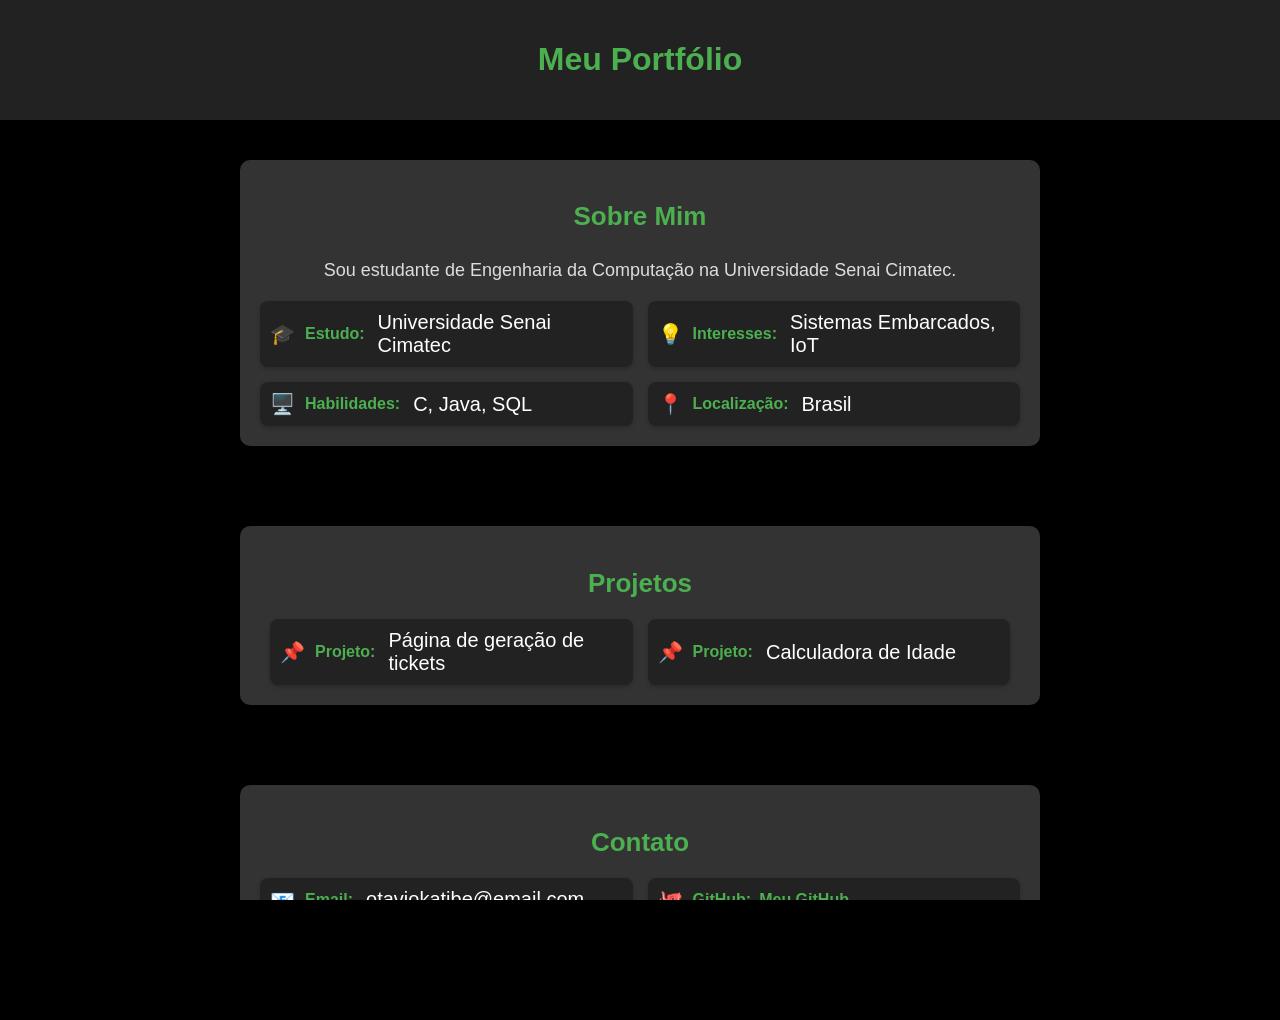
==== index.html @ 935be834 "att.2" ====
<!DOCTYPE html>
<html lang="pt-br">
<head>
    <meta charset="UTF-8">
    <meta name="viewport" content="width=device-width, initial-scale=1.0">
    <title>Portfolio</title>
    <link rel="stylesheet" href="index.css">
</head>
<body>
    <header>
        <h1>Meu Portfólio</h1>
    </header>

    <main>
        <section id="sobre-mim">
            <h2>Sobre Mim</h2>
            <p>Sou estudante de Engenharia da Computação na Universidade Senai Cimatec.</p>

            <div class="info-container">
                <div class="info-item">
                    <span>🎓</span>
                    <strong>Estudo:</strong> <span>Universidade Senai Cimatec</span>
                </div>
                <div class="info-item">
                    <span>💡</span>
                    <strong>Interesses:</strong> <span>Sistemas Embarcados, IoT</span>
                </div>
                <div class="info-item">
                    <span>🖥️</span>
                    <strong>Habilidades:</strong> <span>C, Java, SQL</span>
                </div>
                <div class="info-item">
                    <span>📍</span>
                    <strong>Localização:</strong> <span>Brasil</span>
                </div>
            </div>
        </section>  

        <section id="projetos">
            <h2>Projetos</h2>
            <div class="info-container">
                <div class="info-item">
                    <span>📌</span>
                    <strong>Projeto:</strong> <span>Página de geração de tickets</span>
                </div>
                <div class="info-item">
                    <span>📌</span>
                    <strong>Projeto:</strong> <span>Calculadora de Idade</span>
                </div>
            </div>
        </section>

        <section id="contato">
            <h2>Contato</h2>
            <div class="info-container">
                <div class="info-item">
                    <span>📧</span>
                    <strong>Email:</strong> <span>otaviokatibe@email.com</span>
                </div>
                <div class="info-item">
                    <span>🐙</span>
                    <strong>GitHub:</strong> <a href="https://github.com/otvkatibe" target="_blank">Meu GitHub</a>
                </div>
                <div class="info-item">
                    <span>🔗</span>
                    <strong>LinkedIn:</strong> <a href="https://linkedin.com/in/otávio-katibe/" target="_blank">Meu LinkedIn</a>
                </div>
            </div>
        </section>
    </main>
</body>
</html>
---- index.css ----
/* Reset básico */
body, html {
    margin: 0;
    padding: 0;
    height: 100%;
    color: white;
    background-color: black;
    font-family: 'Arial', sans-serif;
    overflow-x: hidden;
}

/* Cabeçalho */
header {
    padding: 20px;
    background-color: #222;
    text-align: center;
}

/* Títulos */
h1, h2 {
    color: #4CAF50;
    font-family: 'Poppins', sans-serif;
}

/* Estrutura principal */
main {
    display: flex;
    flex-direction: column;
    height: 100vh;
    width: 100vw;
}

/* Seções */
section {
    flex: 1;
    width: 100%;
    max-width: 100vw;
    padding: 40px;
    background-color: #333;
    display: flex;
    flex-direction: column;
    justify-content: center;
    align-items: center;
    text-align: center;
    box-sizing: border-box;
}

/* Links */
a {
    color: #4CAF50; 
    text-decoration: none;
    font-weight: bold;
}

a:visited {
    color: #4CAF50;
}

a:hover {
    text-decoration: underline;
}

/* Remove os marcadores da lista */
ul {
    list-style: none;
    padding: 0;
}

/* Estilo dos itens da lista */
li {
    font-size: 18px;
    margin: 10px 0;
}

/* Seção "Sobre Mim" */
#sobre-mim {
    width: 100%;
    max-width: 800px;
    margin: 40px auto;
    padding: 20px;
    background-color: #333;
    border-radius: 10px;
    text-align: left;
    box-shadow: 0 4px 8px rgba(0, 0, 0, 0.2);
}

#sobre-mim h2 {
    color: #4CAF50;
    font-size: 26px;
    margin-bottom: 10px;
    font-family: 'Poppins', sans-serif;
}

#sobre-mim p {
    font-size: 18px;
    color: #ddd;
    margin-bottom: 20px;
    font-family: 'Poppins', sans-serif;
}

/* Estilização da caixa de informações */
.info-container {
    display: flex;
    flex-wrap: wrap;
    gap: 15px;
}

/* Estilização dos itens de informações */
.info-item {
    flex: 1 1 45%;
    display: flex;
    align-items: center;
    background-color: #222;
    padding: 10px;
    border-radius: 8px;
    box-shadow: 0 2px 4px rgba(0, 0, 0, 0.2);
    font-family: 'Poppins', sans-serif;
}

/* Ícones antes dos textos */
.info-item span {
    font-size: 20px;
    margin-right: 10px;
}

/* Títulos das informações */
.info-item strong {
    color: #4CAF50;
    margin-right: 8px; /* Espaço entre o título e o texto */
}

/* Texto após os ":" alinhado corretamente */
.info-item strong + span {
    margin-left: 5px;
}

/* Ajuste para garantir espaçamento correto nas seções */
#projetos, #contato {
    width: 100%;
    max-width: 800px;
    margin: 40px auto;
    padding: 20px;
    background-color: #333;
    border-radius: 10px;
    text-align: left;
    box-shadow: 0 4px 8px rgba(0, 0, 0, 0.2);
}

#projetos h2, #contato h2 {
    color: #4CAF50;
    font-size: 26px;
    margin-bottom: 20px;
}
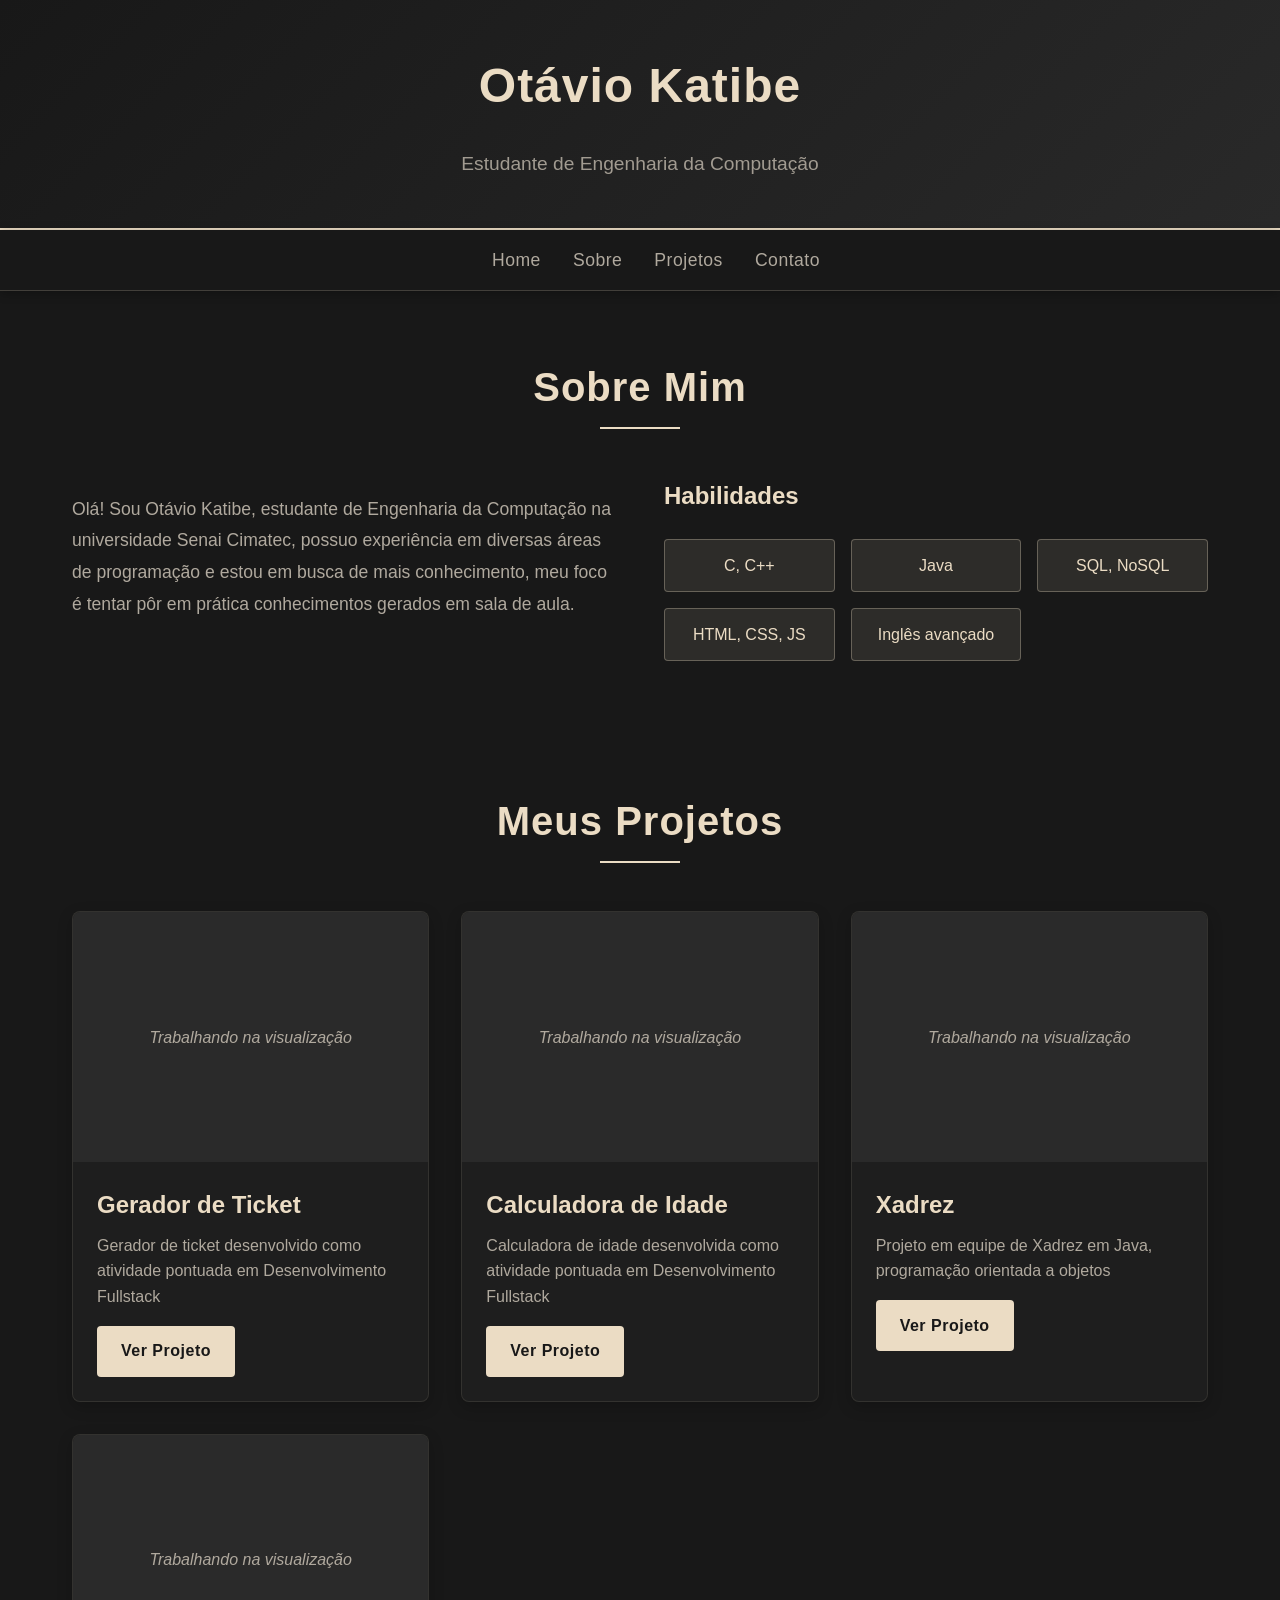
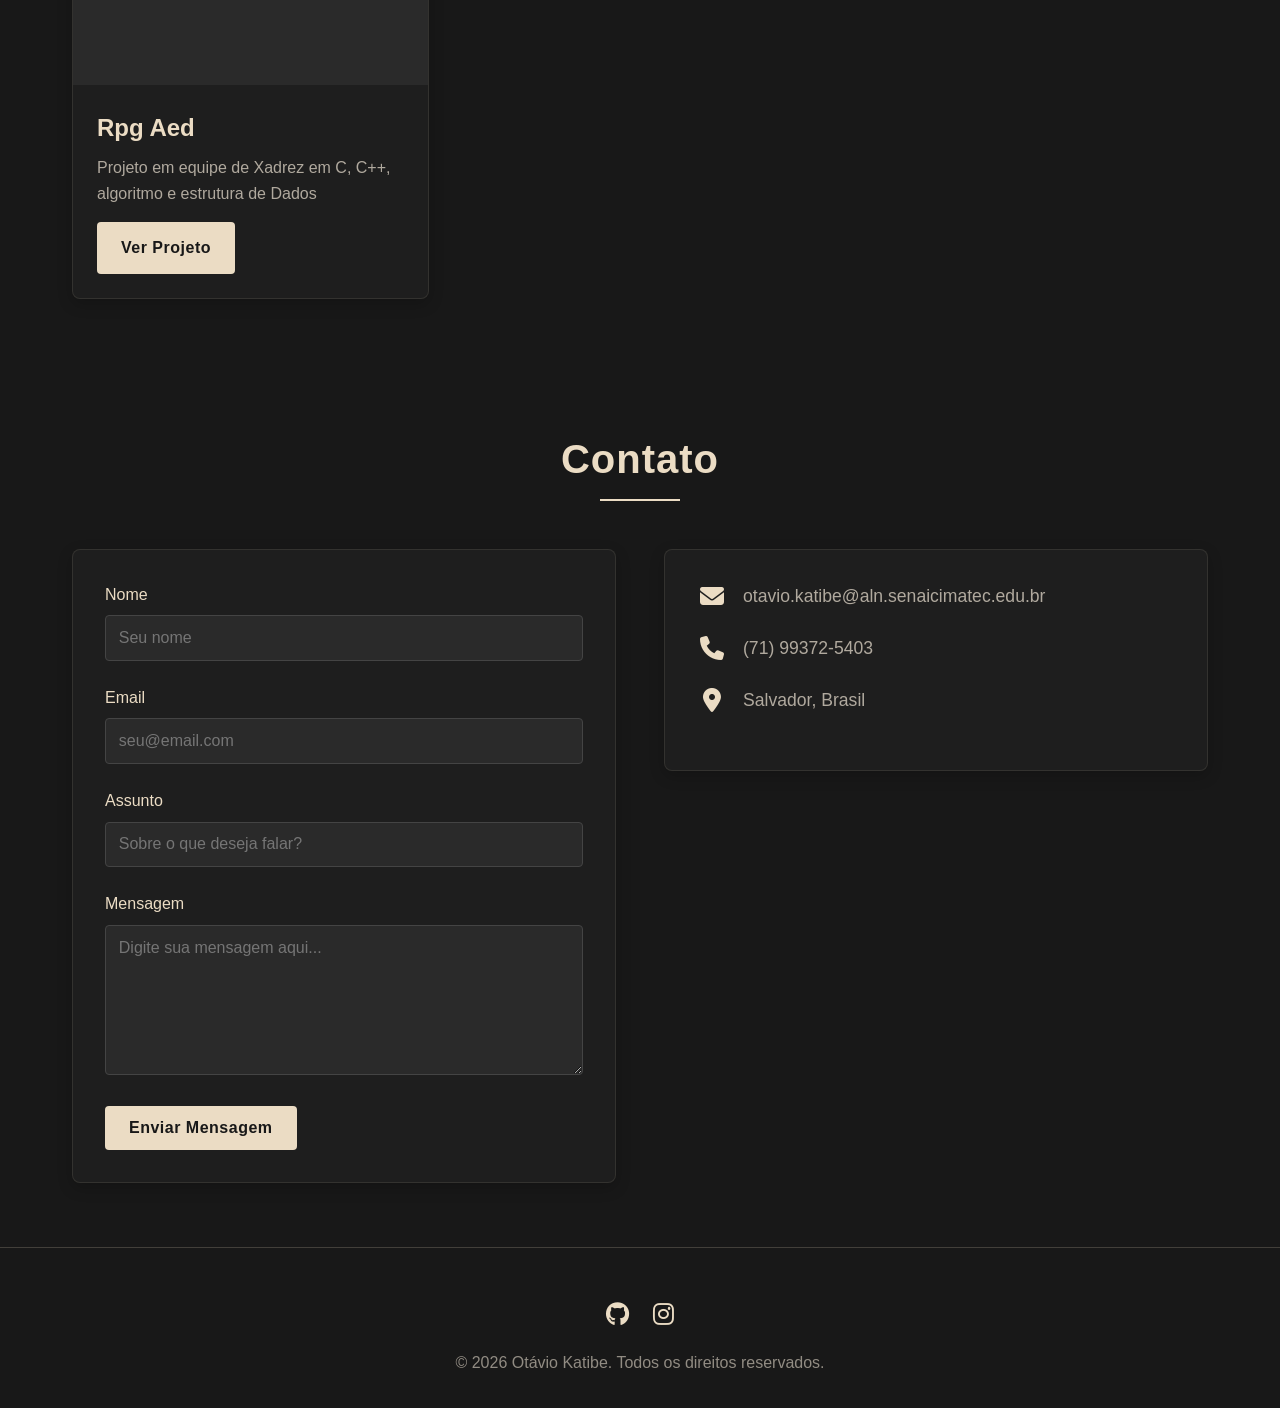
==== commit 5bb67b5c: "ok" ====
--- a/index.html
+++ b/index.html
@@ -3,70 +3,110 @@
 <head>
     <meta charset="UTF-8">
     <meta name="viewport" content="width=device-width, initial-scale=1.0">
-    <title>Portfolio</title>
-    <link rel="stylesheet" href="index.css">
+    <title>Otávio Katibe - Portfólio</title>
+    <link rel="stylesheet" href="https://cdnjs.cloudflare.com/ajax/libs/font-awesome/6.4.0/css/all.min.css">
+    <link rel="stylesheet" href="styles.css">
 </head>
 <body>
-    <header>
-        <h1>Meu Portfólio</h1>
+    <header id="home">
+        <div class="hero-bg"></div>
+        <div class="header-content">
+            <div class="profile-header">
+                <h1>Otávio Katibe</h1>
+            </div>
+            <p class="tagline">Estudante de Engenharia da Computação</p>
+        </div>
     </header>
 
+    <nav>
+        <div class="nav-container">
+            <ul class="nav-links">
+                <li><a href="#home">Home</a></li>
+                <li><a href="#about">Sobre</a></li>
+                <li><a href="#portfolio">Projetos</a></li>
+                <li><a href="#contact">Contato</a></li>
+            </ul>
+            <div class="hamburger">
+                <i class="fas fa-bars"></i>
+            </div>
+        </div>
+    </nav>
+    
     <main>
-        <section id="sobre-mim">
-            <h2>Sobre Mim</h2>
-            <p>Sou estudante de Engenharia da Computação na Universidade Senai Cimatec.</p>
-
-            <div class="info-container">
-                <div class="info-item">
-                    <span>🎓</span>
-                    <strong>Estudo:</strong> <span>Universidade Senai Cimatec</span>
+        <section id="about">
+            <h2 class="section-title">Sobre Mim</h2>
+            <div class="about-content">
+                <div class="about-text">
+                    <p>Olá! Sou Otávio Katibe, estudante de Engenharia da Computação na universidade Senai Cimatec, possuo experiência em diversas
+                    áreas de programação e estou em busca de mais conhecimento, meu foco é tentar pôr em prática conhecimentos gerados
+                    em sala de aula.</p>
                 </div>
-                <div class="info-item">
-                    <span>💡</span>
-                    <strong>Interesses:</strong> <span>Sistemas Embarcados, IoT</span>
-                </div>
-                <div class="info-item">
-                    <span>🖥️</span>
-                    <strong>Habilidades:</strong> <span>C, Java, SQL</span>
-                </div>
-                <div class="info-item">
-                    <span>📍</span>
-                    <strong>Localização:</strong> <span>Brasil</span>
-                </div>
-            </div>
-        </section>  
-
-        <section id="projetos">
-            <h2>Projetos</h2>
-            <div class="info-container">
-                <div class="info-item">
-                    <span>📌</span>
-                    <strong>Projeto:</strong> <span>Página de geração de tickets</span>
-                </div>
-                <div class="info-item">
-                    <span>📌</span>
-                    <strong>Projeto:</strong> <span>Calculadora de Idade</span>
+                <div class="skills">
+                    <h3>Habilidades</h3>
+                    <ul class="skills-list">
+                        <li>C, C++</li>
+                        <li>Java</li>
+                        <li>SQL, NoSQL</li>
+                        <li>HTML, CSS, JS</li>
+                        <li>Inglês avançado</li>
+                    </ul>
                 </div>
             </div>
         </section>
-
-        <section id="contato">
-            <h2>Contato</h2>
-            <div class="info-container">
-                <div class="info-item">
-                    <span>📧</span>
-                    <strong>Email:</strong> <span>otaviokatibe@email.com</span>
-                </div>
-                <div class="info-item">
-                    <span>🐙</span>
-                    <strong>GitHub:</strong> <a href="https://github.com/otvkatibe" target="_blank">Meu GitHub</a>
-                </div>
-                <div class="info-item">
-                    <span>🔗</span>
-                    <strong>LinkedIn:</strong> <a href="https://linkedin.com/in/otávio-katibe/" target="_blank">Meu LinkedIn</a>
+        
+        <section id="portfolio">
+            <h2 class="section-title">Meus Projetos</h2>
+            <div class="portfolio-grid">
+            </div>
+        </section>
+        
+        <section id="contact">
+            <h2 class="section-title">Contato</h2>
+            <div class="contact-container">
+                <form class="contact-form">
+                    <div class="form-group">
+                        <label for="name">Nome</label>
+                        <input type="text" id="name" placeholder="Seu nome" required>
+                    </div>
+                    <div class="form-group">
+                        <label for="email">Email</label>
+                        <input type="email" id="email" placeholder="seu@email.com" required>
+                    </div>
+                    <div class="form-group">
+                        <label for="subject">Assunto</label>
+                        <input type="text" id="subject" placeholder="Sobre o que deseja falar?">
+                    </div>
+                    <div class="form-group">
+                        <label for="message">Mensagem</label>
+                        <textarea id="message" rows="5" placeholder="Digite sua mensagem aqui..." required></textarea>
+                    </div>
+                    <button type="submit" class="btn">Enviar Mensagem</button>
+                </form>
+                
+                <div class="contact-info">
+                    <div class="info-item">
+                        <i class="fas fa-envelope"></i>
+                        <span>otavio.katibe@aln.senaicimatec.edu.br</span>
+                    </div>
+                    <div class="info-item">
+                        <i class="fas fa-phone"></i>
+                        <span>(71) 99372-5403</span>
+                    </div>
+                    <div class="info-item">
+                        <i class="fas fa-map-marker-alt"></i>
+                        <span>Salvador, Brasil</span>
+                    </div>
                 </div>
             </div>
         </section>
     </main>
+    
+    <footer>
+        <div class="social-links">
+        </div>
+        <p class="copyright">&copy; <span id="year"></span> Otávio Katibe. Todos os direitos reservados.</p>
+    </footer>
+
+    <script src="script.js"></script>
 </body>
-</html>
+</html>
--- a/styles.css
+++ b/styles.css
@@ -0,0 +1,476 @@
+:root {
+    --primary-color: #181818; /* Preto quase puro */
+    --secondary-color: #EBDCC4; /* Bege claro */
+    --light-color: #1E1E1E; /* Preto levemente mais claro */
+    --dark-color: #121212; /* Preto mais escuro */
+    --accent-color: #EBDCC4; /* Bege claro como cor de destaque */
+    --text-color: #EBDCC4; /* Texto principal em bege */
+    --text-secondary: #B0A99E; /* Bege mais escuro para texto secundário */
+}
+
+* {
+    margin: 0;
+    padding: 0;
+    box-sizing: border-box;
+    font-family: 'Segoe UI', Tahoma, Geneva, Verdana, sans-serif;
+}
+
+body {
+    background-color: var(--primary-color);
+    color: var(--text-color);
+    line-height: 1.6;
+}
+
+header {
+    background-color: var(--primary-color);
+    color: var(--secondary-color);
+    padding: 3rem 0;
+    text-align: center;
+    position: relative;
+    overflow: hidden;
+    border-bottom: 2px solid var(--secondary-color);
+}
+
+.header-content {
+    max-width: 1200px;
+    margin: 0 auto;
+    padding: 0 2rem;
+    position: relative;
+    z-index: 2;
+}
+
+.profile-header {
+    display: flex;
+    align-items: center;
+    justify-content: center;
+    gap: 2rem;
+    margin-bottom: 1.5rem;
+}
+
+.profile-pic {
+    width: 120px;
+    height: 120px;
+    border-radius: 50%;
+    object-fit: cover;
+    border: 4px solid var(--secondary-color);
+    box-shadow: 0 5px 15px rgba(235, 220, 196, 0.2);
+}
+
+h1 {
+    font-size: 3rem;
+    font-weight: 700;
+    letter-spacing: 1px;
+}
+
+.tagline {
+    font-size: 1.2rem;
+    opacity: 0.9;
+    max-width: 800px;
+    margin: 0 auto;
+    color: var(--text-secondary);
+}
+
+.hero-bg {
+    position: absolute;
+    top: 0;
+    left: 0;
+    width: 100%;
+    height: 100%;
+    background: linear-gradient(135deg, var(--primary-color) 0%, #2a2a2a 100%);
+    opacity: 0.95;
+    z-index: 1;
+}
+
+nav {
+    background-color: var(--primary-color);
+    box-shadow: 0 2px 10px rgba(0, 0, 0, 0.3);
+    position: sticky;
+    top: 0;
+    z-index: 100;
+    border-bottom: 1px solid rgba(235, 220, 196, 0.2);
+}
+
+.nav-container {
+    max-width: 1200px;
+    margin: 0 auto;
+    display: flex;
+    justify-content: center;
+    align-items: center;
+    padding: 1rem 2rem;
+}
+
+.nav-links {
+    display: flex;
+    list-style: none;
+}
+
+.nav-links li {
+    margin-left: 2rem;
+}
+
+.nav-links a {
+    text-decoration: none;
+    color: var(--text-secondary);
+    font-weight: 500;
+    transition: all 0.3s;
+    font-size: 1.1rem;
+    position: relative;
+    letter-spacing: 0.5px;
+}
+
+.nav-links a:hover {
+    color: var(--secondary-color);
+}
+
+.nav-links a::after {
+    content: '';
+    position: absolute;
+    width: 0;
+    height: 2px;
+    bottom: -5px;
+    left: 0;
+    background-color: var(--secondary-color);
+    transition: width 0.3s;
+}
+
+.nav-links a:hover::after {
+    width: 100%;
+}
+
+.hamburger {
+    display: none;
+    cursor: pointer;
+    font-size: 1.5rem;
+    color: var(--secondary-color);
+}
+
+section {
+    padding: 4rem 2rem;
+    max-width: 1200px;
+    margin: 0 auto;
+}
+
+.section-title {
+    text-align: center;
+    margin-bottom: 3rem;
+    font-size: 2.5rem;
+    color: var(--secondary-color);
+    position: relative;
+    letter-spacing: 1px;
+}
+
+.section-title::after {
+    content: '';
+    display: block;
+    width: 80px;
+    height: 2px;
+    background-color: var(--secondary-color);
+    margin: 0.5rem auto;
+}
+
+/* Seção Sobre */
+.about-content {
+    display: grid;
+    grid-template-columns: 1fr 1fr;
+    gap: 3rem;
+    align-items: center;
+}
+
+.about-text p {
+    margin-bottom: 1.5rem;
+    font-size: 1.1rem;
+    line-height: 1.8;
+    color: var(--text-secondary);
+}
+
+.skills h3 {
+    margin-bottom: 1.5rem;
+    color: var(--secondary-color);
+    font-size: 1.5rem;
+}
+
+.skills-list {
+    list-style: none;
+    display: grid;
+    grid-template-columns: repeat(auto-fill, minmax(150px, 1fr));
+    gap: 1rem;
+}
+
+.skills-list li {
+    background-color: rgba(235, 220, 196, 0.1);
+    color: var(--secondary-color);
+    padding: 0.8rem 1.2rem;
+    border-radius: 4px;
+    text-align: center;
+    font-weight: 500;
+    border: 1px solid rgba(235, 220, 196, 0.3);
+    transition: all 0.3s;
+}
+
+.skills-list li:hover {
+    background-color: rgba(235, 220, 196, 0.2);
+    transform: translateY(-3px);
+}
+
+/* Seção Portfólio */
+.portfolio-grid {
+    display: grid;
+    grid-template-columns: repeat(auto-fill, minmax(350px, 1fr));
+    gap: 2rem;
+}
+
+.portfolio-item {
+    background-color: #1E1E1E;
+    border-radius: 8px;
+    overflow: hidden;
+    box-shadow: 0 5px 15px rgba(0, 0, 0, 0.2);
+    transition: all 0.3s;
+    border: 1px solid rgba(235, 220, 196, 0.1);
+}
+
+.portfolio-item:hover {
+    transform: translateY(-10px);
+    box-shadow: 0 15px 30px rgba(0, 0, 0, 0.3);
+    border-color: rgba(235, 220, 196, 0.3);
+}
+
+.portfolio-img {
+    height: 250px;
+    background-color: #2a2a2a;
+    display: flex;
+    align-items: center;
+    justify-content: center;
+    color: var(--text-secondary);
+    font-style: italic;
+    position: relative;
+}
+
+.portfolio-img::before {
+    content: "Trabalhando na visualização";
+    position: absolute;
+    text-align: center;
+    padding: 0 1rem;
+}
+
+.portfolio-content {
+    padding: 1.5rem;
+}
+
+.portfolio-title {
+    font-size: 1.5rem;
+    margin-bottom: 0.5rem;
+    color: var(--secondary-color);
+}
+
+.portfolio-desc {
+    color: var(--text-secondary);
+    margin-bottom: 1rem;
+    line-height: 1.6;
+}
+
+.btn {
+    display: inline-block;
+    padding: 0.8rem 1.5rem;
+    background-color: var(--secondary-color);
+    color: var(--primary-color);
+    border-radius: 4px;
+    text-decoration: none;
+    font-weight: 600;
+    transition: all 0.3s;
+    border: none;
+    cursor: pointer;
+    font-size: 1rem;
+    letter-spacing: 0.5px;
+}
+
+.btn:hover {
+    background-color: #d8c8ae;
+    transform: translateY(-2px);
+    box-shadow: 0 5px 10px rgba(235, 220, 196, 0.2);
+}
+
+/* Seção Contato */
+.contact-container {
+    display: grid;
+    grid-template-columns: 1fr 1fr;
+    gap: 3rem;
+    align-items: start;
+}
+
+.contact-form {
+    background: #1E1E1E;
+    padding: 2rem;
+    border-radius: 8px;
+    box-shadow: 0 5px 15px rgba(0, 0, 0, 0.2);
+    border: 1px solid rgba(235, 220, 196, 0.1);
+}
+
+.form-group {
+    margin-bottom: 1.5rem;
+}
+
+.form-group label {
+    display: block;
+    margin-bottom: 0.5rem;
+    font-weight: 500;
+    color: var(--secondary-color);
+}
+
+.form-group input,
+.form-group textarea {
+    width: 100%;
+    padding: 0.8rem;
+    background-color: #2a2a2a;
+    border: 1px solid #444;
+    border-radius: 4px;
+    font-size: 1rem;
+    transition: all 0.3s;
+    color: var(--text-color);
+}
+
+.form-group input:focus,
+.form-group textarea:focus {
+    outline: none;
+    border-color: var(--secondary-color);
+    box-shadow: 0 0 0 2px rgba(235, 220, 196, 0.1);
+}
+
+.form-group textarea {
+    min-height: 150px;
+    resize: vertical;
+}
+
+.contact-info {
+    background: #1E1E1E;
+    padding: 2rem;
+    border-radius: 8px;
+    box-shadow: 0 5px 15px rgba(0, 0, 0, 0.2);
+    border: 1px solid rgba(235, 220, 196, 0.1);
+}
+
+.info-item {
+    display: flex;
+    align-items: center;
+    margin-bottom: 1.5rem;
+}
+
+.info-item i {
+    font-size: 1.5rem;
+    color: var(--secondary-color);
+    margin-right: 1rem;
+    width: 30px;
+    text-align: center;
+}
+
+.info-item span {
+    font-size: 1.1rem;
+    color: var(--text-secondary);
+}
+
+/* Footer */
+footer {
+    background-color: var(--primary-color);
+    color: var(--secondary-color);
+    text-align: center;
+    padding: 2rem;
+    border-top: 1px solid rgba(235, 220, 196, 0.2);
+}
+
+.social-links {
+    margin: 1rem 0;
+    display: flex;
+    justify-content: center;
+    gap: 1.5rem;
+}
+
+.social-links a {
+    color: var(--secondary-color);
+    font-size: 1.5rem;
+    transition: all 0.3s;
+}
+
+.social-links a:hover {
+    color: #FFFFFF;
+    transform: translateY(-3px);
+}
+
+.copyright {
+    margin-top: 1rem;
+    opacity: 0.8;
+    color: var(--text-secondary);
+}
+
+/* Botão desabilitado */
+.btn.disabled {
+    background-color: #444;
+    color: #777;
+    cursor: not-allowed;
+}
+
+.btn.disabled:hover {
+    background-color: #444;
+    transform: none;
+    box-shadow: none;
+}
+
+/* Responsivo */
+@media (max-width: 992px) {
+    .about-content,
+    .contact-container {
+        grid-template-columns: 1fr;
+    }
+    
+    .profile-header {
+        flex-direction: column;
+        text-align: center;
+    }
+}
+
+@media (max-width: 768px) {
+    .nav-links {
+        position: fixed;
+        top: 70px;
+        left: -100%;
+        width: 100%;
+        height: calc(100vh - 70px);
+        background-color: var(--primary-color);
+        flex-direction: column;
+        align-items: center;
+        justify-content: center;
+        transition: left 0.3s;
+    }
+    
+    .nav-links.active {
+        left: 0;
+    }
+    
+    .nav-links li {
+        margin: 1rem 0;
+    }
+    
+    .hamburger {
+        display: block;
+    }
+    
+    h1 {
+        font-size: 2.5rem;
+    }
+    
+    .section-title {
+        font-size: 2rem;
+    }
+}
+
+@media (max-width: 576px) {
+    h1 {
+        font-size: 2rem;
+    }
+    
+    .portfolio-grid {
+        grid-template-columns: 1fr;
+    }
+    
+    .section-title {
+        font-size: 1.8rem;
+    }
+}
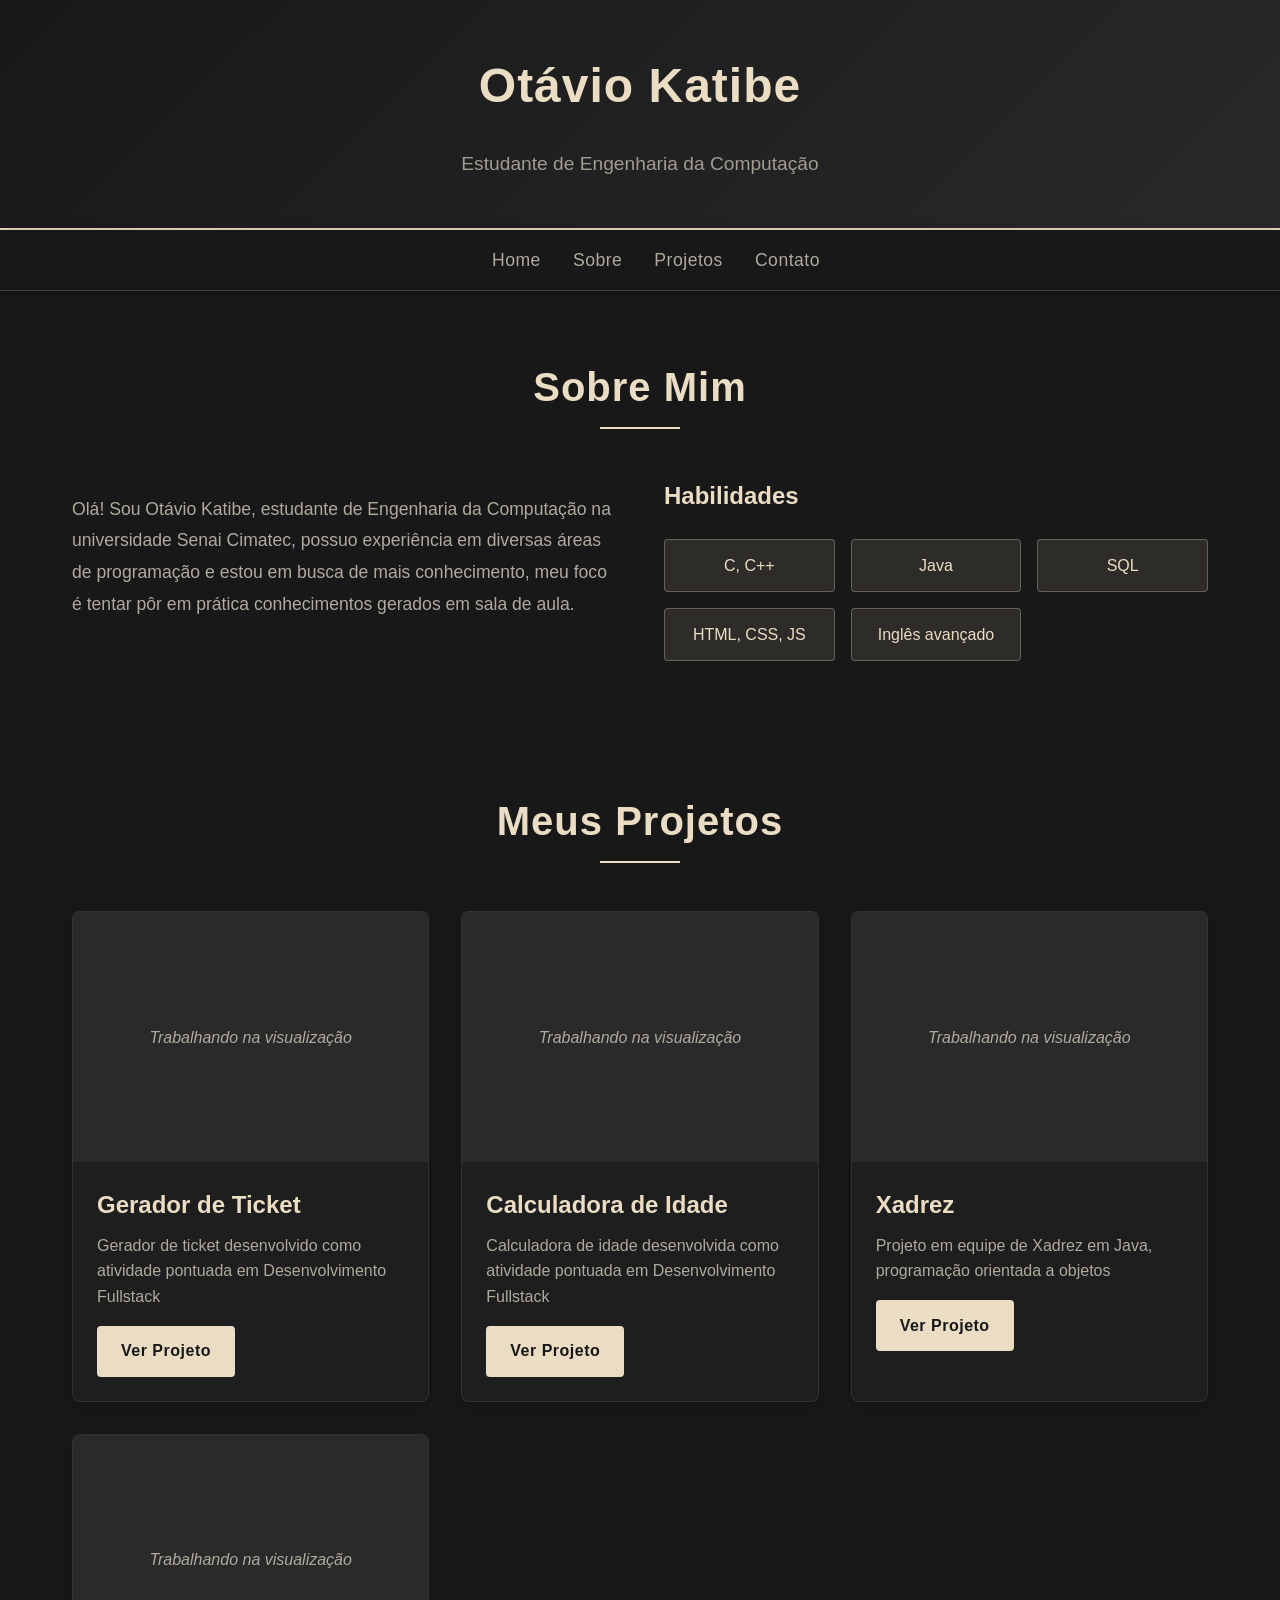
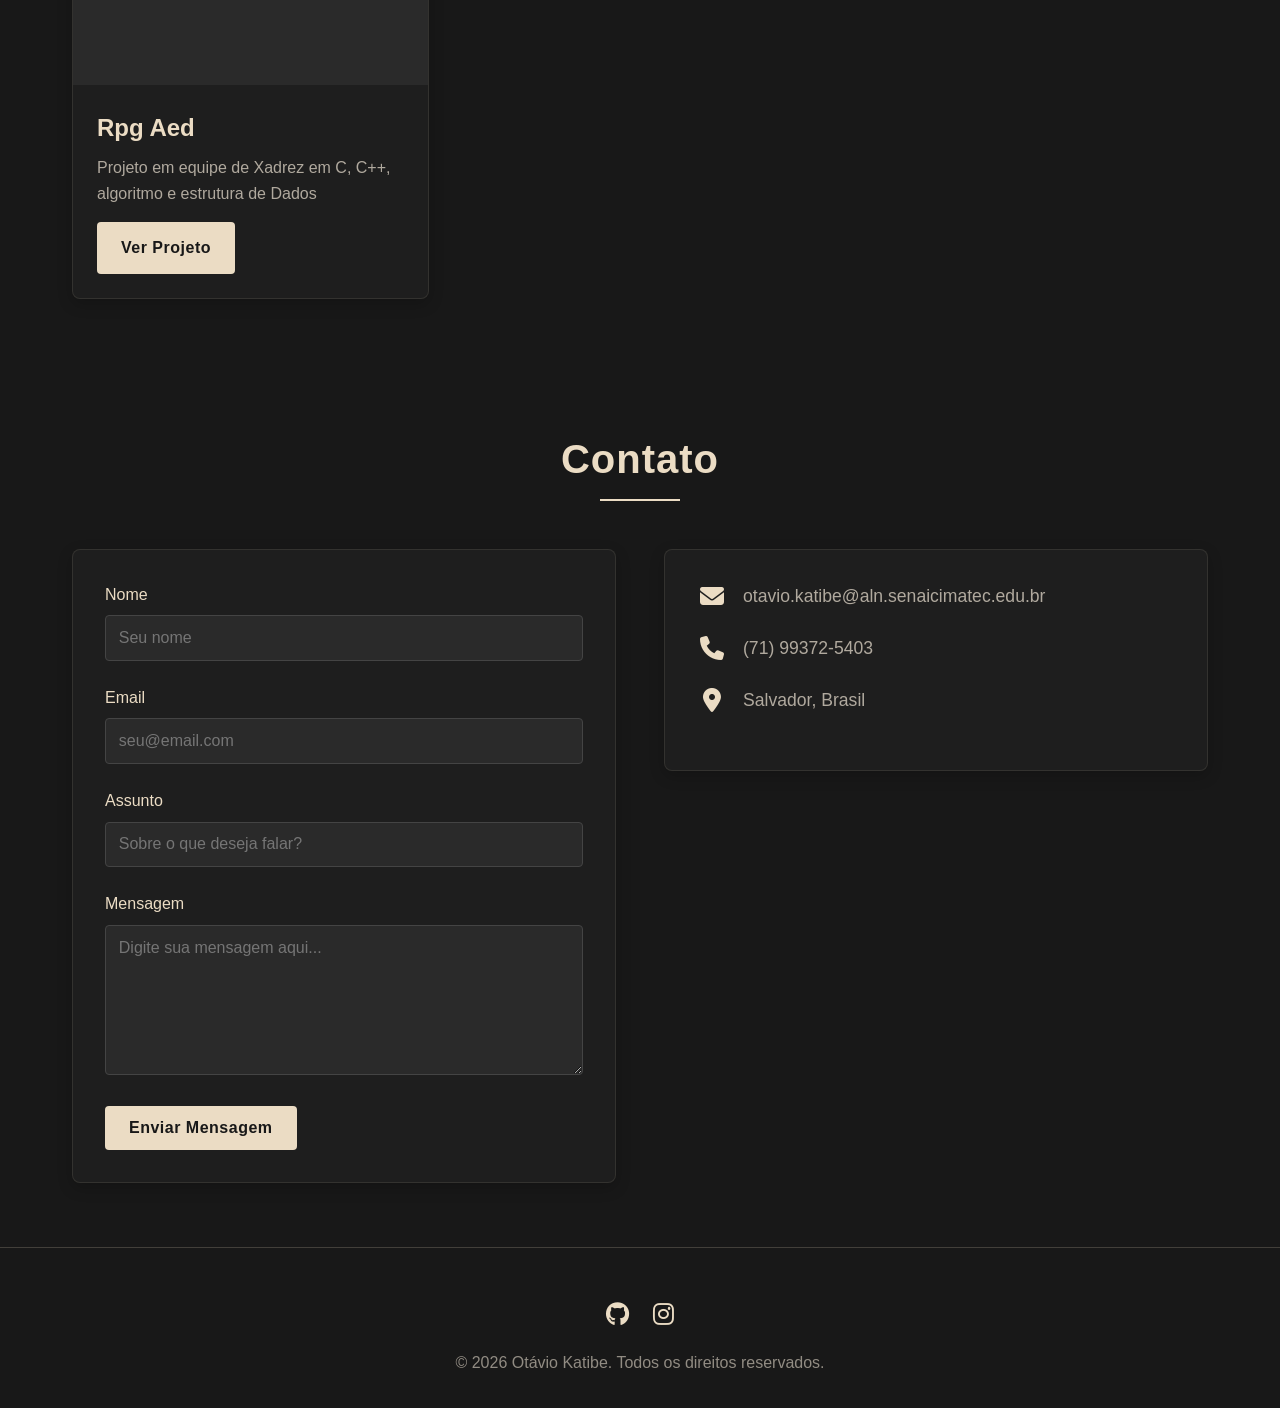
==== commit 22e0db29: "Update index.html" ====
--- a/index.html
+++ b/index.html
@@ -46,7 +46,7 @@
                     <ul class="skills-list">
                         <li>C, C++</li>
                         <li>Java</li>
-                        <li>SQL, NoSQL</li>
+                        <li>SQL</li>
                         <li>HTML, CSS, JS</li>
                         <li>Inglês avançado</li>
                     </ul>
@@ -109,4 +109,4 @@
 
     <script src="script.js"></script>
 </body>
-</html>+</html>
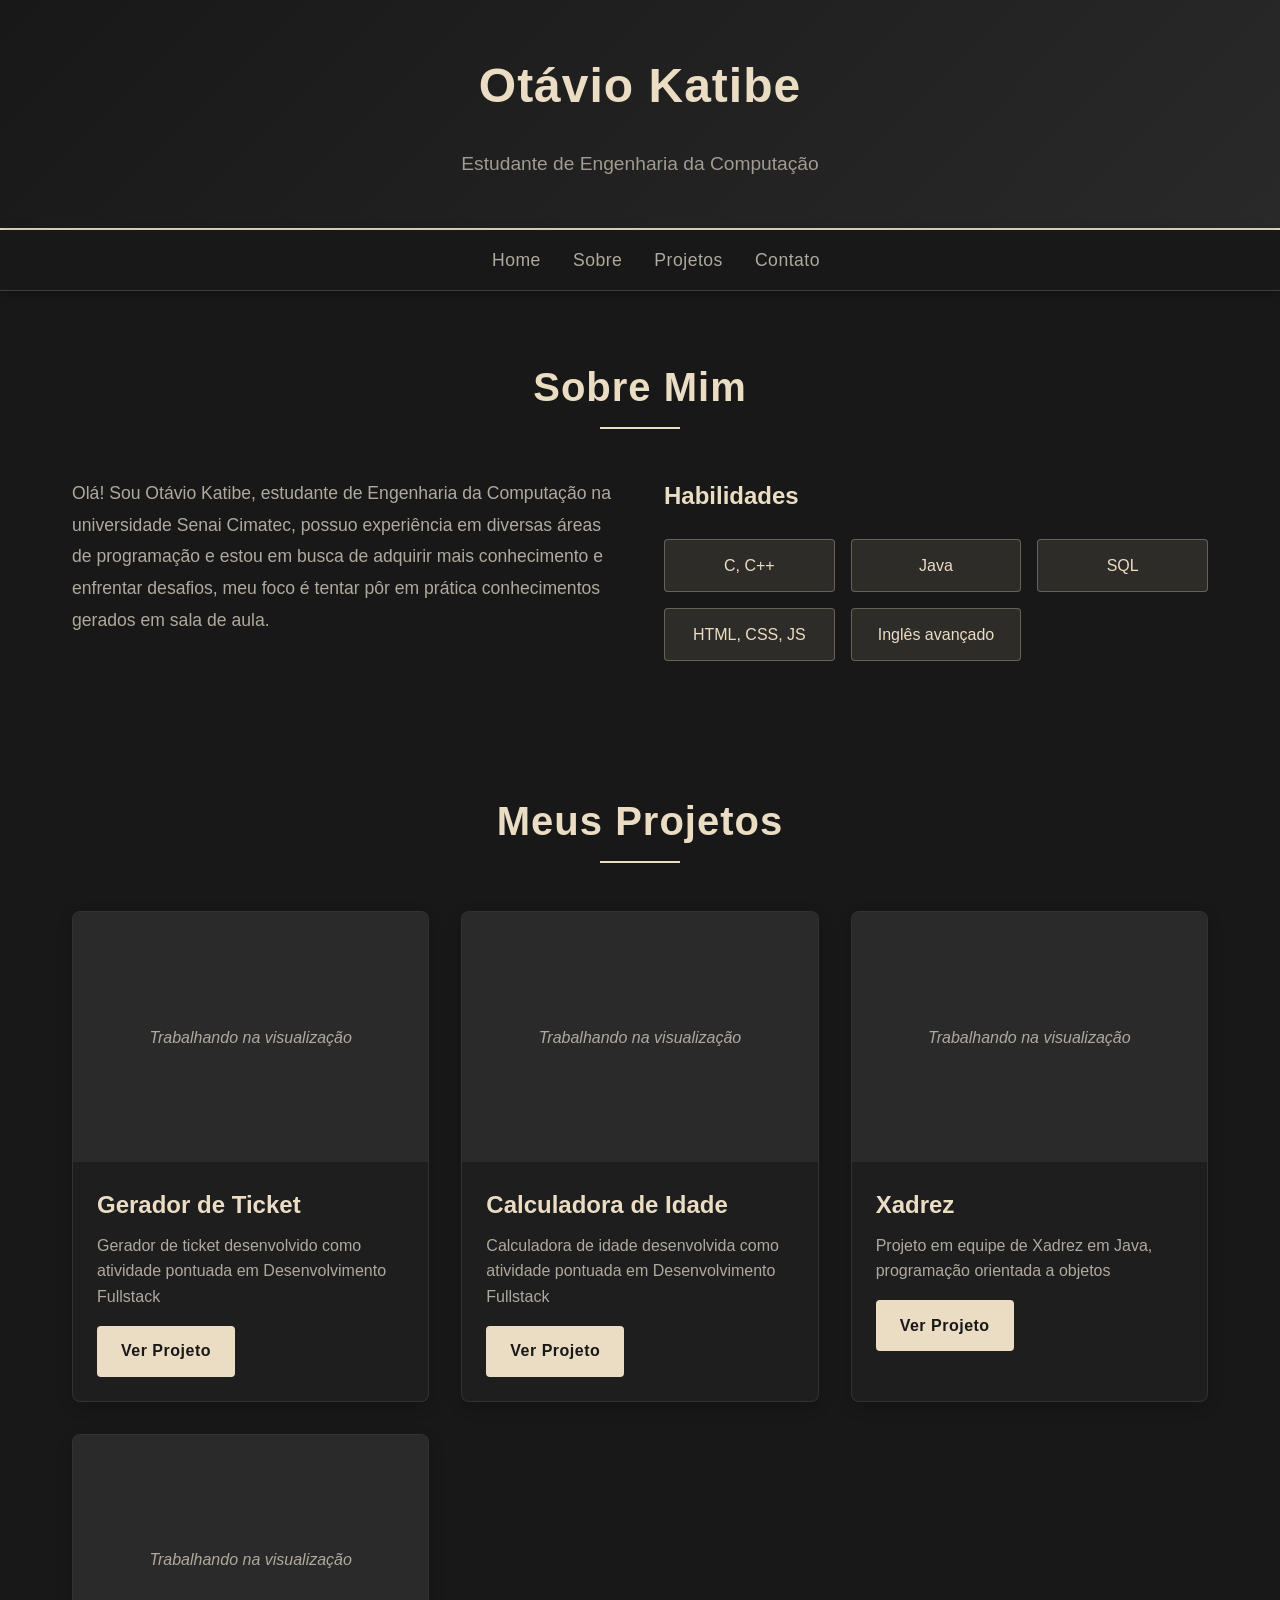
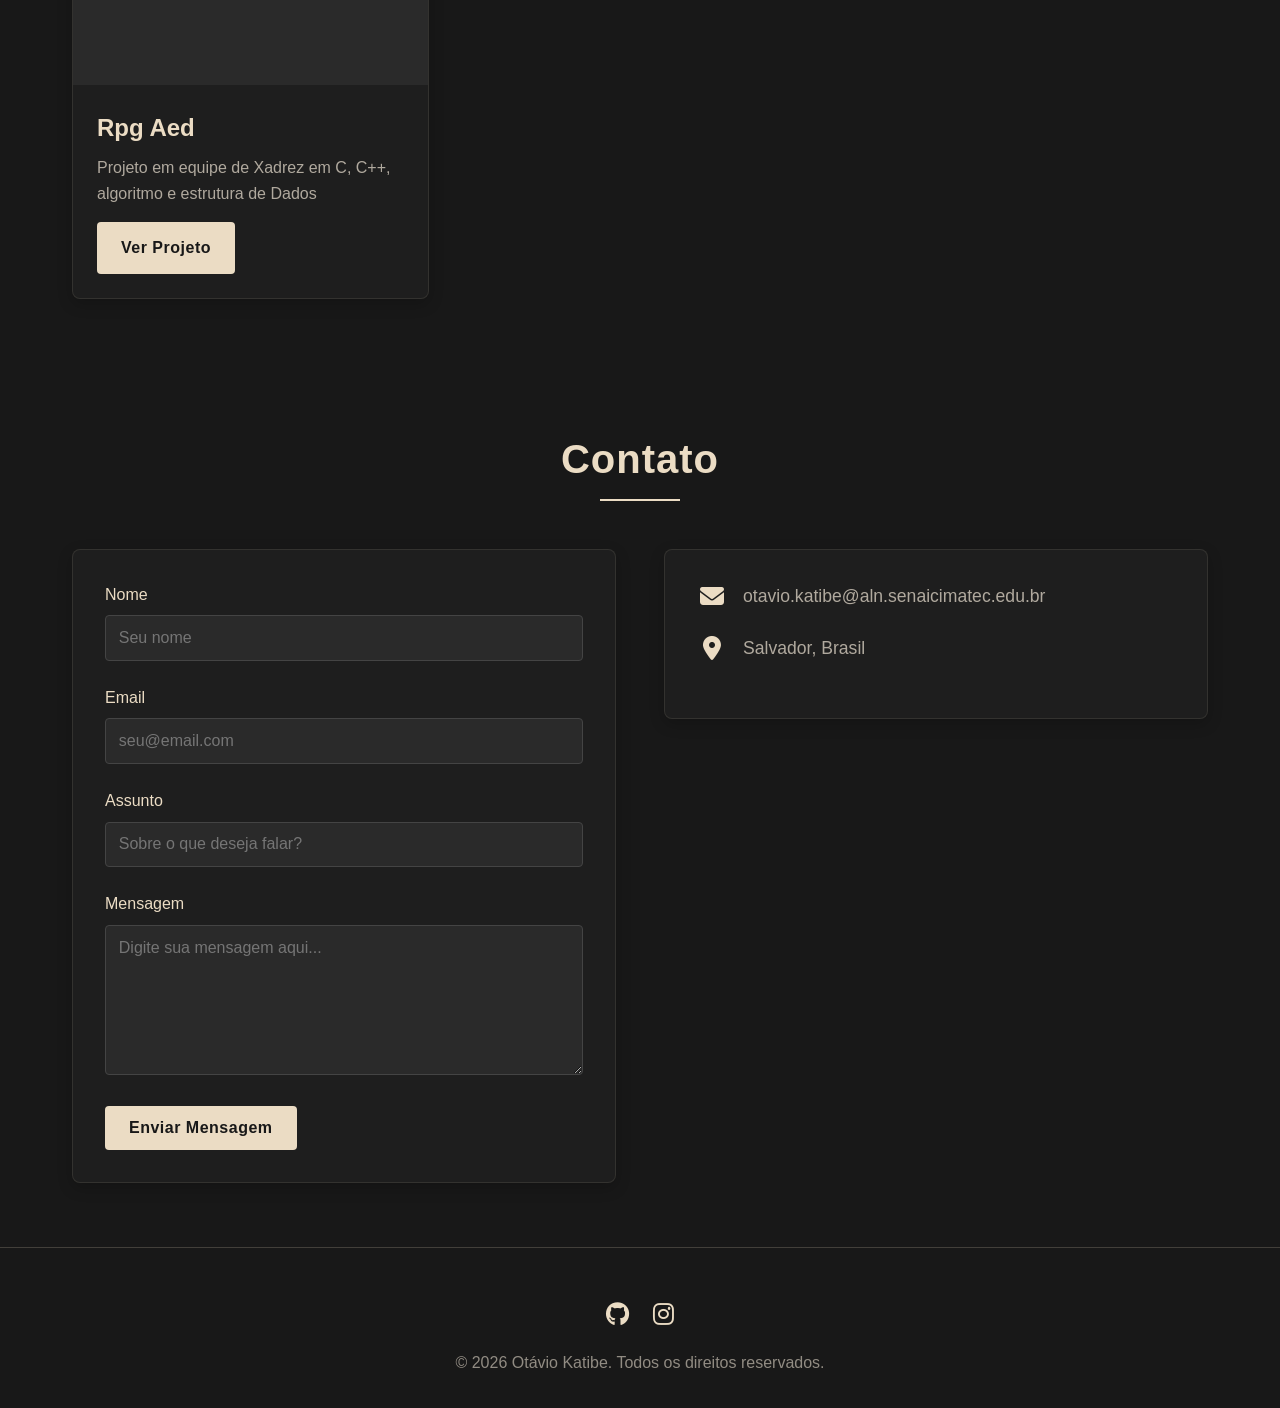
==== commit 4fcb2a79: "Update index.html" ====
--- a/index.html
+++ b/index.html
@@ -3,7 +3,7 @@
 <head>
     <meta charset="UTF-8">
     <meta name="viewport" content="width=device-width, initial-scale=1.0">
-    <title>Otávio Katibe - Portfólio</title>
+    <title>Portfólio</title>
     <link rel="stylesheet" href="https://cdnjs.cloudflare.com/ajax/libs/font-awesome/6.4.0/css/all.min.css">
     <link rel="stylesheet" href="styles.css">
 </head>
@@ -38,7 +38,7 @@
             <div class="about-content">
                 <div class="about-text">
                     <p>Olá! Sou Otávio Katibe, estudante de Engenharia da Computação na universidade Senai Cimatec, possuo experiência em diversas
-                    áreas de programação e estou em busca de mais conhecimento, meu foco é tentar pôr em prática conhecimentos gerados
+                    áreas de programação e estou em busca de adquirir mais conhecimento e enfrentar desafios, meu foco é tentar pôr em prática conhecimentos gerados
                     em sala de aula.</p>
                 </div>
                 <div class="skills">
@@ -89,10 +89,6 @@
                         <span>otavio.katibe@aln.senaicimatec.edu.br</span>
                     </div>
                     <div class="info-item">
-                        <i class="fas fa-phone"></i>
-                        <span>(71) 99372-5403</span>
-                    </div>
-                    <div class="info-item">
                         <i class="fas fa-map-marker-alt"></i>
                         <span>Salvador, Brasil</span>
                     </div>
--- a/styles.css
+++ b/styles.css
@@ -1,11 +1,11 @@
 :root {
-    --primary-color: #181818; /* Preto quase puro */
-    --secondary-color: #EBDCC4; /* Bege claro */
-    --light-color: #1E1E1E; /* Preto levemente mais claro */
-    --dark-color: #121212; /* Preto mais escuro */
-    --accent-color: #EBDCC4; /* Bege claro como cor de destaque */
-    --text-color: #EBDCC4; /* Texto principal em bege */
-    --text-secondary: #B0A99E; /* Bege mais escuro para texto secundário */
+    --primary-color: #181818;
+    --secondary-color: #EBDCC4;
+    --light-color: #1E1E1E;
+    --dark-color: #121212;
+    --accent-color: #EBDCC4; 
+    --text-color: #EBDCC4;
+    --text-secondary: #B0A99E; 
 }
 
 * {
@@ -473,4 +473,4 @@
     .section-title {
         font-size: 1.8rem;
     }
-}+}
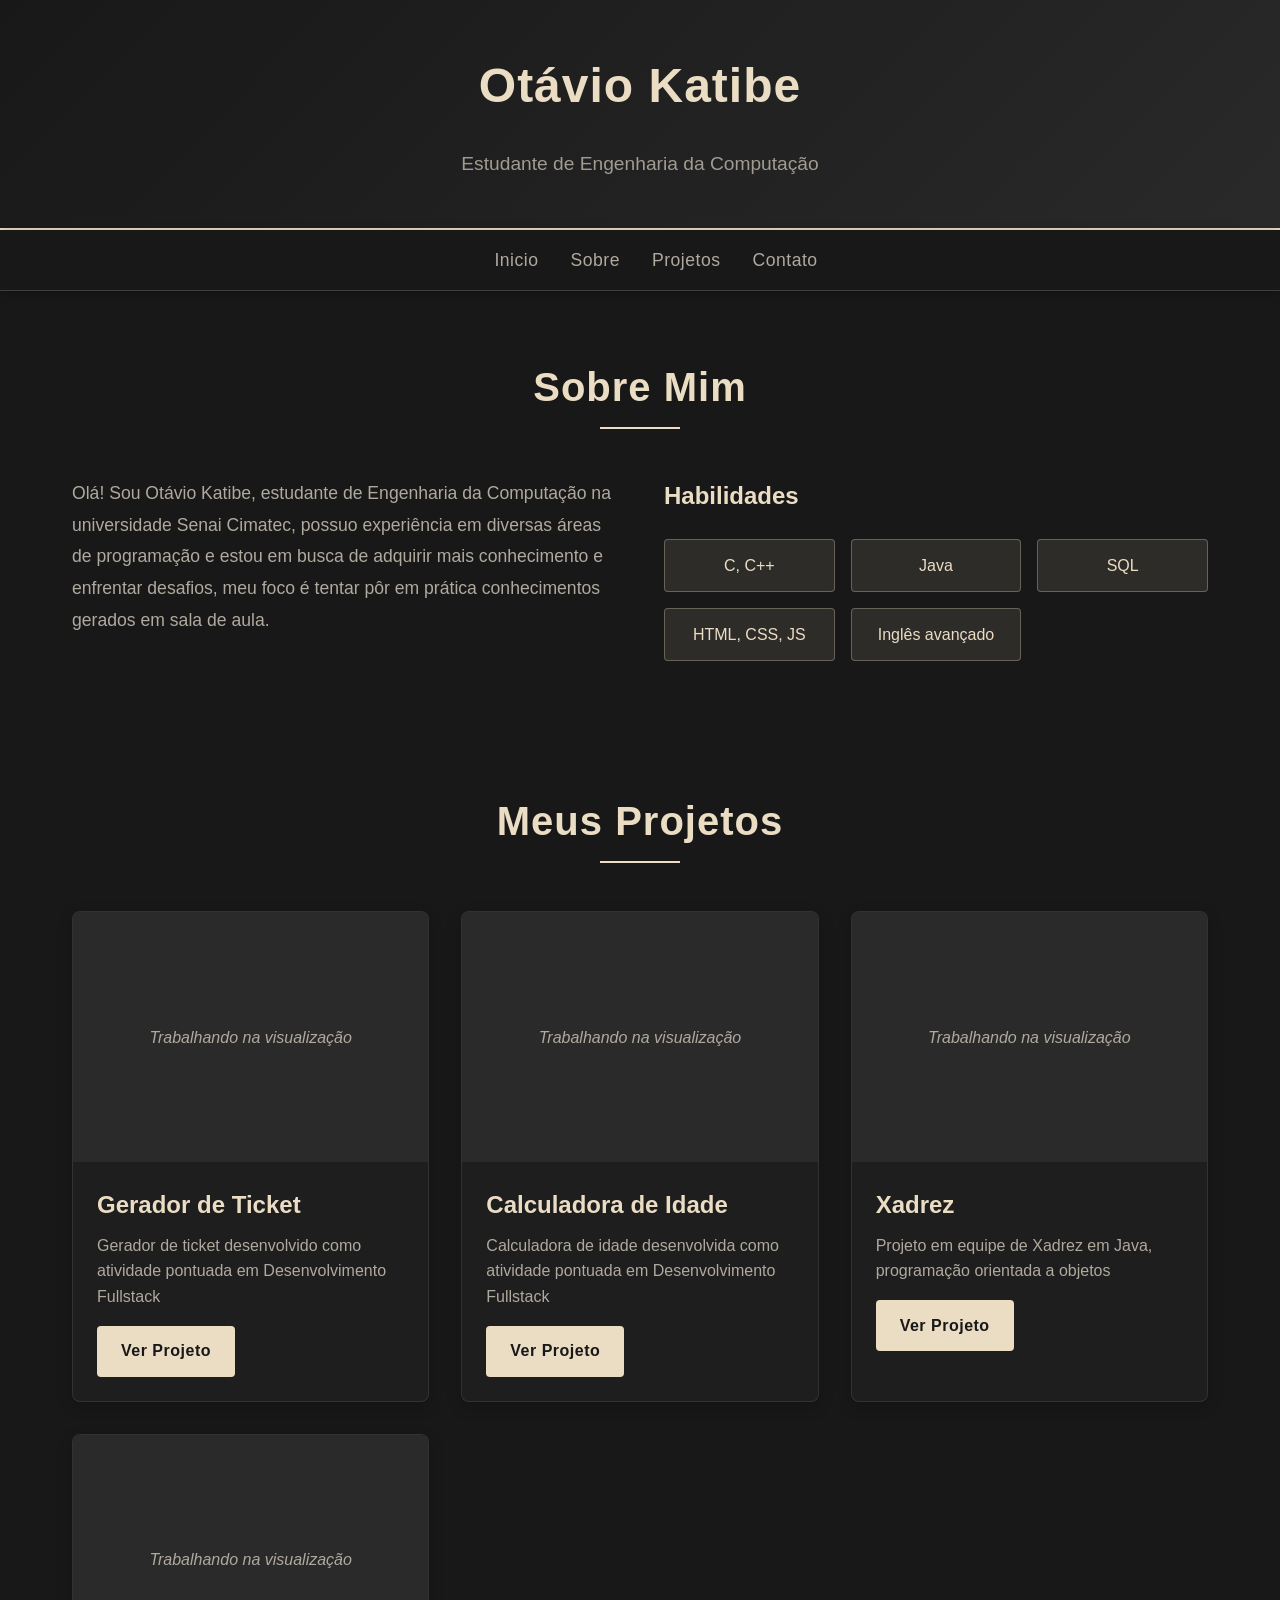
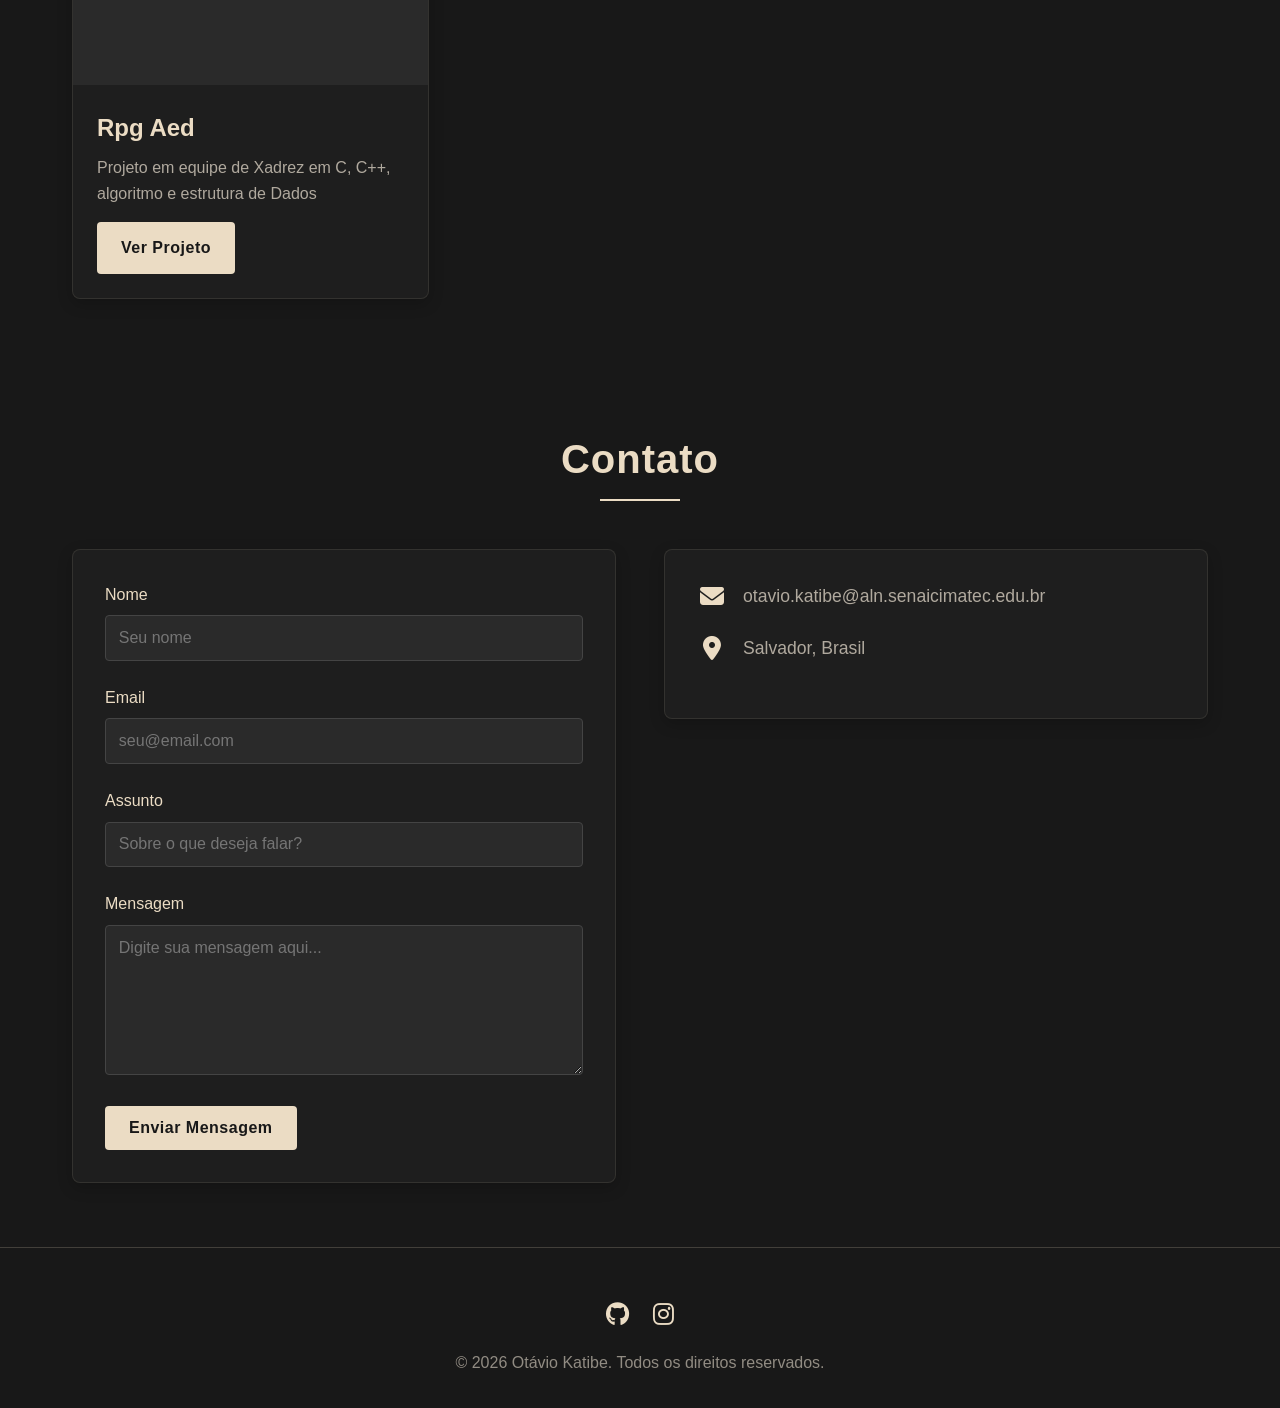
==== commit 441cce40: "Update index.html" ====
--- a/index.html
+++ b/index.html
@@ -21,7 +21,7 @@
     <nav>
         <div class="nav-container">
             <ul class="nav-links">
-                <li><a href="#home">Home</a></li>
+                <li><a href="#home">Inicio</a></li>
                 <li><a href="#about">Sobre</a></li>
                 <li><a href="#portfolio">Projetos</a></li>
                 <li><a href="#contact">Contato</a></li>
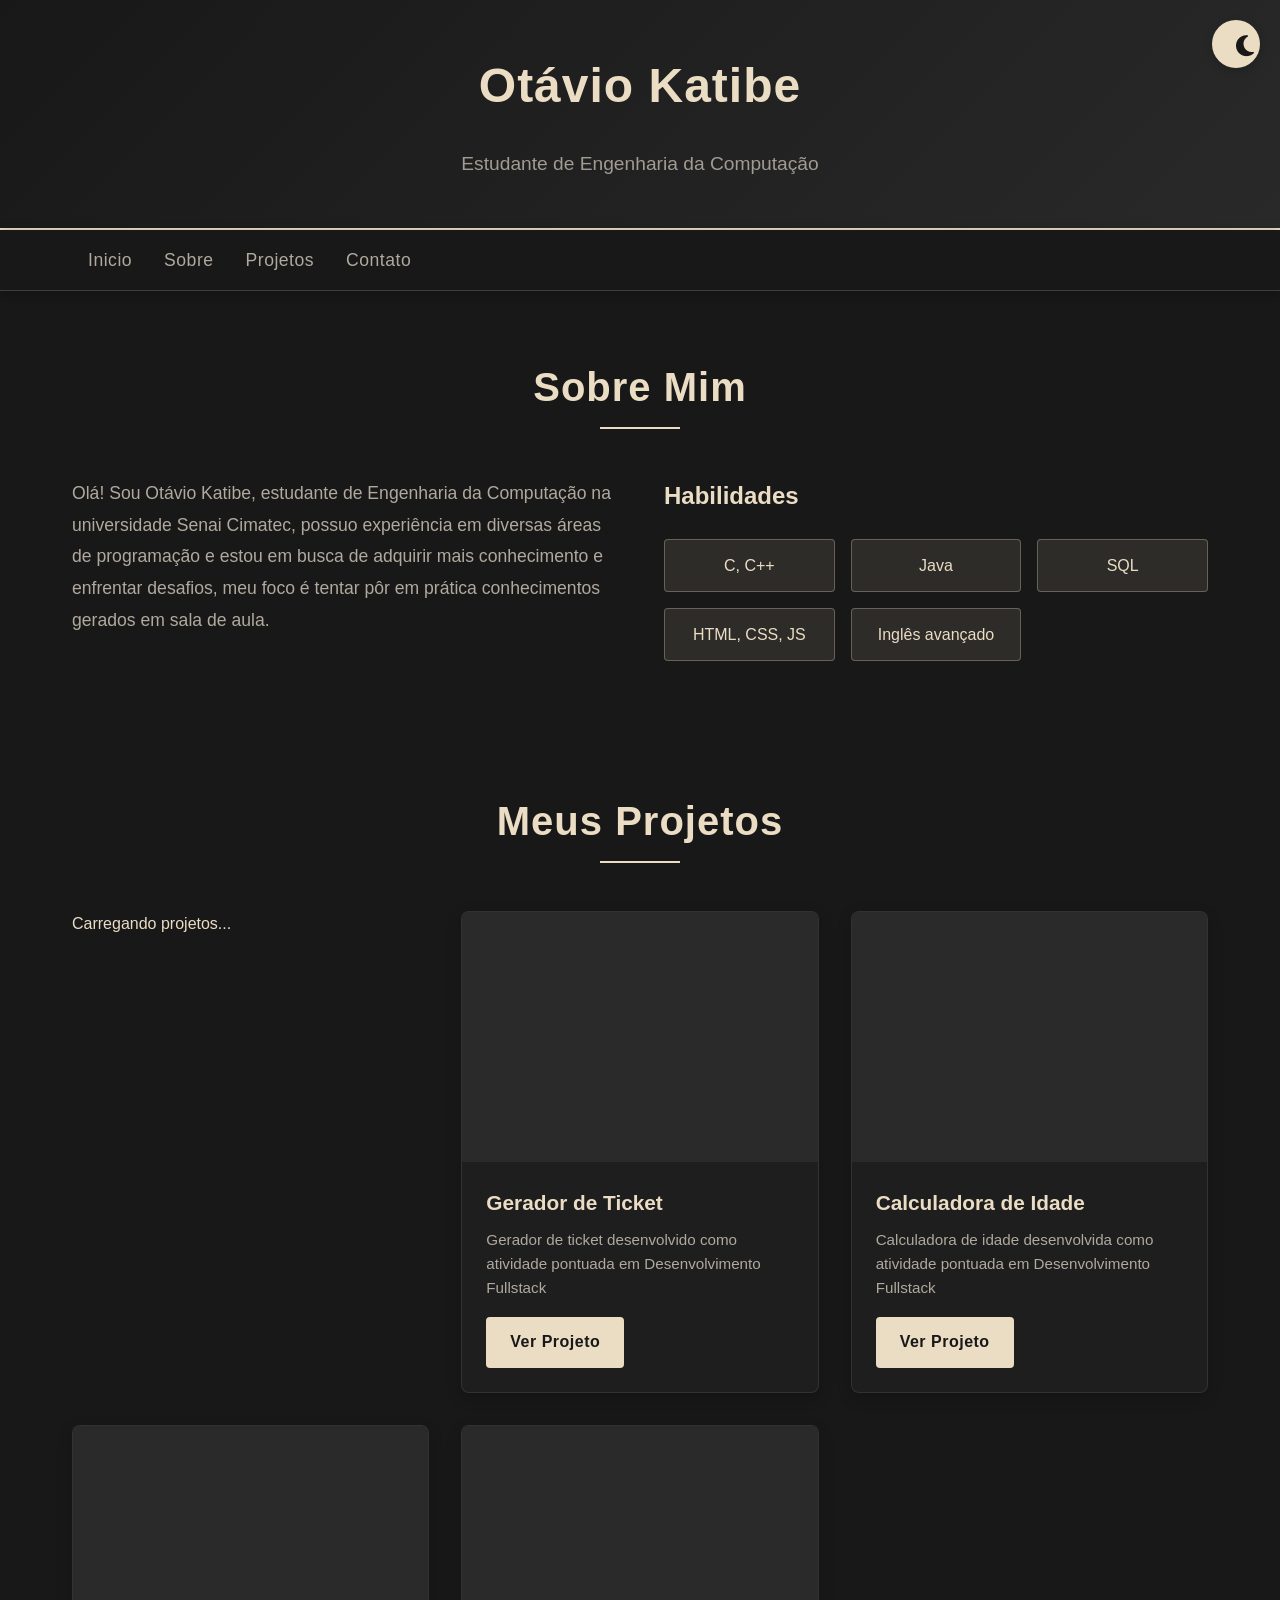
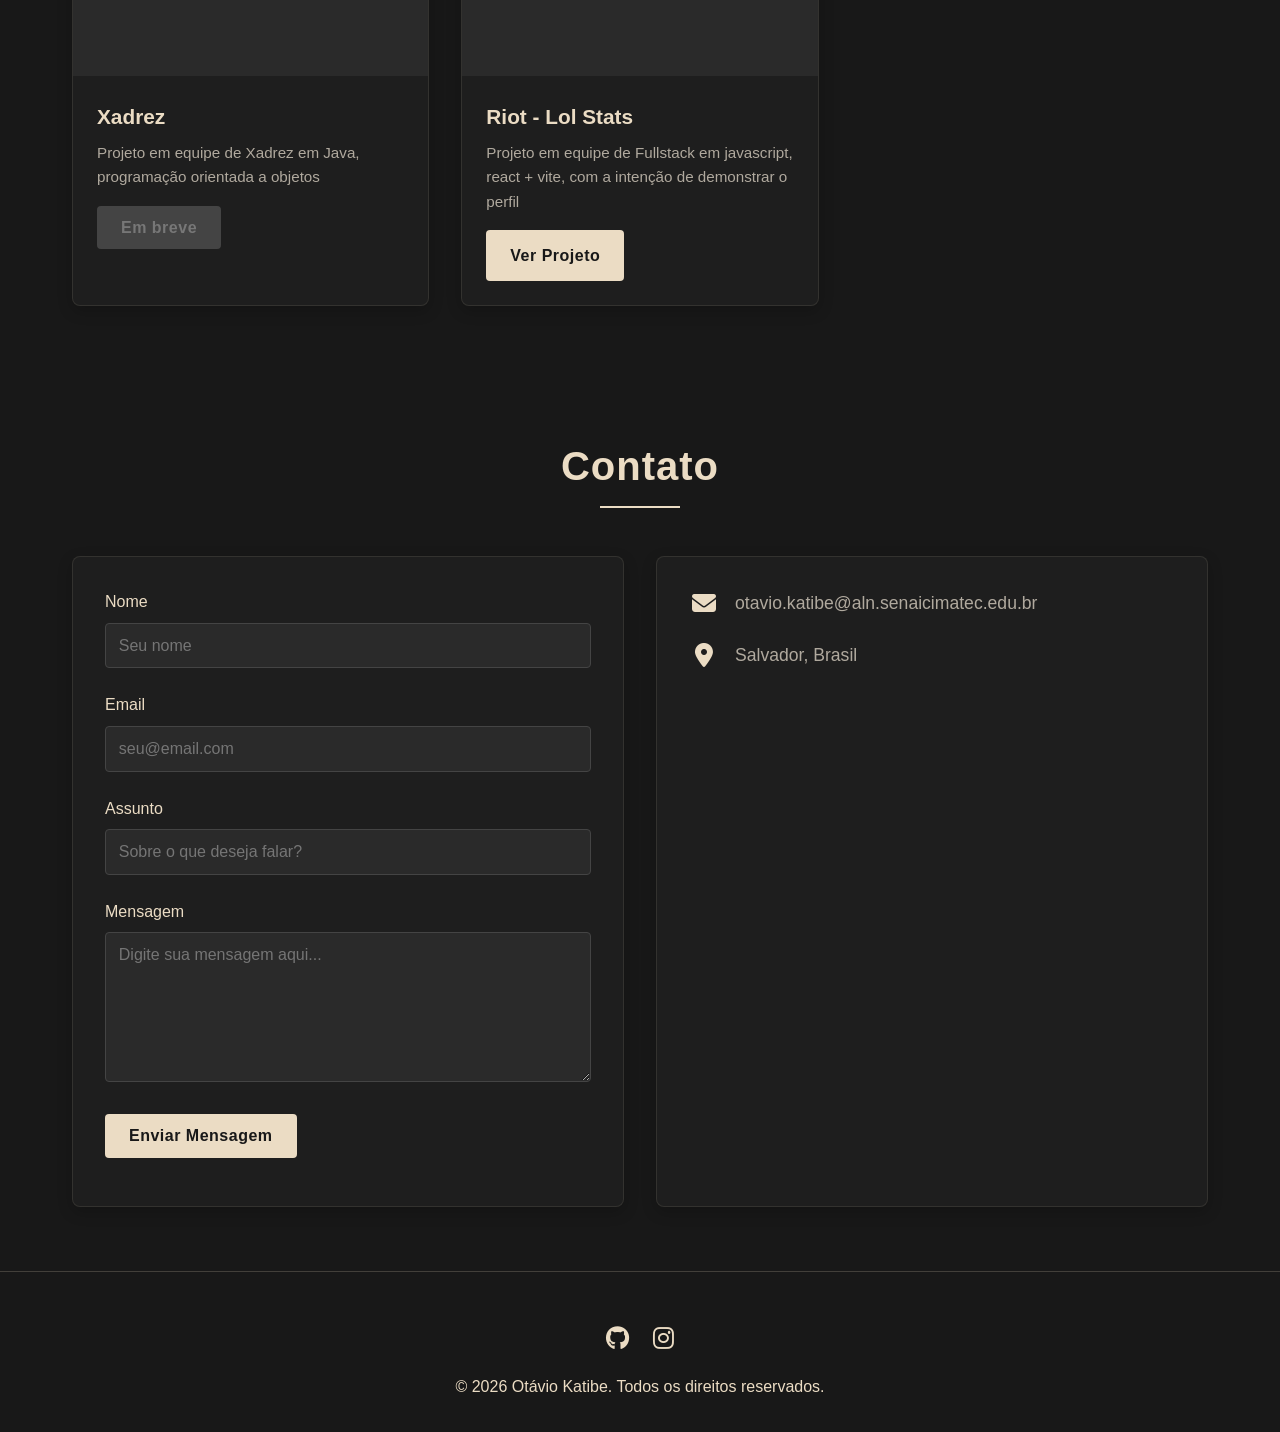
==== commit 9c43a98a: "commit" ====
--- a/index.html
+++ b/index.html
@@ -1,9 +1,11 @@
 <!DOCTYPE html>
 <html lang="pt-br">
 <head>
-    <meta charset="UTF-8">
-    <meta name="viewport" content="width=device-width, initial-scale=1.0">
+    <meta name="viewport" content="width=device-width, initial-scale=1, maximum-scale=1, user-scalable=no">
     <title>Portfólio</title>
+    <meta name="description" content="Portfólio de Otávio Katibe, estudante de Engenharia da Computação. Veja meus projetos, habilidades e entre em contato.">
+    <meta property="og:title" content="Portfólio Otávio Katibe">
+    <meta property="og:description" content="Projetos, habilidades e contato de Otávio Katibe.">
     <link rel="stylesheet" href="https://cdnjs.cloudflare.com/ajax/libs/font-awesome/6.4.0/css/all.min.css">
     <link rel="stylesheet" href="styles.css">
 </head>
@@ -103,6 +105,7 @@
         <p class="copyright">&copy; <span id="year"></span> Otávio Katibe. Todos os direitos reservados.</p>
     </footer>
 
+    <button id="backToTop" title="Voltar ao topo"><i class="fas fa-arrow-up"></i></button>
     <script src="script.js"></script>
 </body>
 </html>
--- a/styles.css
+++ b/styles.css
@@ -1,476 +1,552 @@
 :root {
-    --primary-color: #181818;
-    --secondary-color: #EBDCC4;
-    --light-color: #1E1E1E;
-    --dark-color: #121212;
-    --accent-color: #EBDCC4; 
-    --text-color: #EBDCC4;
-    --text-secondary: #B0A99E; 
+  --primary-color: #181818;
+  --secondary-color: #EBDCC4;
+  --light-color: #1E1E1E;
+  --dark-color: #121212;
+  --accent-color: #EBDCC4; 
+  --text-color: #EBDCC4;
+  --text-secondary: #B0A99E; 
 }
 
 * {
-    margin: 0;
-    padding: 0;
-    box-sizing: border-box;
-    font-family: 'Segoe UI', Tahoma, Geneva, Verdana, sans-serif;
+  margin: 0;
+  padding: 0;
+  box-sizing: border-box;
+  font-family: 'Segoe UI', Tahoma, Geneva, Verdana, sans-serif;
 }
 
 body {
-    background-color: var(--primary-color);
-    color: var(--text-color);
-    line-height: 1.6;
+  background-color: var(--primary-color);
+  color: var(--text-color);
+  line-height: 1.6;
+  overflow-x: hidden;
+  width: 100%;
+  transition: background 0.3s, color 0.3s;
 }
 
 header {
-    background-color: var(--primary-color);
-    color: var(--secondary-color);
-    padding: 3rem 0;
-    text-align: center;
-    position: relative;
-    overflow: hidden;
-    border-bottom: 2px solid var(--secondary-color);
+  background-color: var(--primary-color);
+  color: var(--secondary-color);
+  padding: 3rem 0;
+  text-align: center;
+  position: relative;
+  overflow: hidden;
+  border-bottom: 2px solid var(--secondary-color);
+  transition: background 0.3s, color 0.3s;
 }
 
 .header-content {
-    max-width: 1200px;
-    margin: 0 auto;
-    padding: 0 2rem;
-    position: relative;
-    z-index: 2;
+  max-width: 1200px;
+  margin: 0 auto;
+  padding: 0 1rem;
+  position: relative;
+  z-index: 2;
 }
 
 .profile-header {
-    display: flex;
-    align-items: center;
-    justify-content: center;
-    gap: 2rem;
-    margin-bottom: 1.5rem;
+  display: flex;
+  align-items: center;
+  justify-content: center;
+  gap: 2rem;
+  margin-bottom: 1.5rem;
 }
 
 .profile-pic {
-    width: 120px;
-    height: 120px;
-    border-radius: 50%;
-    object-fit: cover;
-    border: 4px solid var(--secondary-color);
-    box-shadow: 0 5px 15px rgba(235, 220, 196, 0.2);
+  width: 120px;
+  height: 120px;
+  border-radius: 50%;
+  object-fit: cover;
+  border: 4px solid var(--secondary-color);
+  box-shadow: 0 5px 15px rgba(235, 220, 196, 0.2);
 }
 
 h1 {
-    font-size: 3rem;
-    font-weight: 700;
-    letter-spacing: 1px;
+  font-size: 2.5rem;
+  font-weight: 700;
+  letter-spacing: 1px;
 }
 
 .tagline {
-    font-size: 1.2rem;
-    opacity: 0.9;
-    max-width: 800px;
-    margin: 0 auto;
-    color: var(--text-secondary);
+  font-size: 1.2rem;
+  opacity: 0.9;
+  max-width: 800px;
+  margin: 0 auto;
+  color: var(--text-secondary);
 }
 
 .hero-bg {
-    position: absolute;
-    top: 0;
-    left: 0;
-    width: 100%;
-    height: 100%;
-    background: linear-gradient(135deg, var(--primary-color) 0%, #2a2a2a 100%);
-    opacity: 0.95;
-    z-index: 1;
+  position: absolute;
+  top: 0;
+  left: 0;
+  width: 100%;
+  height: 100%;
+  background: linear-gradient(135deg, var(--primary-color) 0%, #2a2a2a 100%);
+  opacity: 0.95;
+  z-index: 1;
 }
 
 nav {
-    background-color: var(--primary-color);
-    box-shadow: 0 2px 10px rgba(0, 0, 0, 0.3);
-    position: sticky;
-    top: 0;
-    z-index: 100;
-    border-bottom: 1px solid rgba(235, 220, 196, 0.2);
+  background-color: var(--primary-color);
+  box-shadow: 0 2px 10px rgba(0, 0, 0, 0.3);
+  position: sticky;
+  top: 0;
+  z-index: 100;
+  border-bottom: 1px solid rgba(235, 220, 196, 0.2);
+  transition: background 0.3s, color 0.3s;
 }
 
 .nav-container {
-    max-width: 1200px;
-    margin: 0 auto;
-    display: flex;
-    justify-content: center;
-    align-items: center;
-    padding: 1rem 2rem;
+  max-width: 1200px;
+  margin: 0 auto;
+  display: flex;
+  justify-content: space-between;
+  align-items: center;
+  padding: 1rem;
 }
 
 .nav-links {
-    display: flex;
-    list-style: none;
+  display: flex;
+  list-style: none;
 }
 
 .nav-links li {
-    margin-left: 2rem;
+  margin-left: 2rem;
 }
 
 .nav-links a {
-    text-decoration: none;
-    color: var(--text-secondary);
-    font-weight: 500;
-    transition: all 0.3s;
-    font-size: 1.1rem;
-    position: relative;
-    letter-spacing: 0.5px;
+  text-decoration: none;
+  color: var(--text-secondary);
+  font-weight: 500;
+  transition: all 0.3s;
+  font-size: 1.1rem;
+  position: relative;
+  letter-spacing: 0.5px;
 }
 
 .nav-links a:hover {
-    color: var(--secondary-color);
+  color: var(--secondary-color);
 }
 
 .nav-links a::after {
-    content: '';
-    position: absolute;
-    width: 0;
-    height: 2px;
-    bottom: -5px;
-    left: 0;
-    background-color: var(--secondary-color);
-    transition: width 0.3s;
+  content: '';
+  position: absolute;
+  width: 0;
+  height: 2px;
+  bottom: -5px;
+  left: 0;
+  background-color: var(--secondary-color);
+  transition: width 0.3s;
 }
 
 .nav-links a:hover::after {
-    width: 100%;
+  width: 100%;
 }
 
 .hamburger {
-    display: none;
-    cursor: pointer;
-    font-size: 1.5rem;
-    color: var(--secondary-color);
+  display: none;
+  cursor: pointer;
+  font-size: 1.5rem;
+  color: var(--secondary-color);
+  z-index: 101;
 }
 
 section {
-    padding: 4rem 2rem;
-    max-width: 1200px;
-    margin: 0 auto;
+  padding: 4rem 1rem;
+  max-width: 1200px;
+  margin: 0 auto;
 }
 
 .section-title {
-    text-align: center;
-    margin-bottom: 3rem;
-    font-size: 2.5rem;
-    color: var(--secondary-color);
-    position: relative;
-    letter-spacing: 1px;
+  text-align: center;
+  margin-bottom: 3rem;
+  font-size: 2rem;
+  color: var(--secondary-color);
+  position: relative;
+  letter-spacing: 1px;
+  opacity: 0;
+  transform: translateY(30px);
+  transition: opacity 0.7s, transform 0.7s;
 }
 
 .section-title::after {
-    content: '';
-    display: block;
-    width: 80px;
-    height: 2px;
-    background-color: var(--secondary-color);
-    margin: 0.5rem auto;
-}
-
-/* Seção Sobre */
+  content: '';
+  display: block;
+  width: 80px;
+  height: 2px;
+  background-color: var(--secondary-color);
+  margin: 0.5rem auto;
+}
+
+.section-title.visible {
+  opacity: 1;
+  transform: translateY(0);
+}
+
 .about-content {
-    display: grid;
-    grid-template-columns: 1fr 1fr;
-    gap: 3rem;
-    align-items: center;
+  display: grid;
+  grid-template-columns: 1fr;
+  gap: 3rem;
+  align-items: center;
 }
 
 .about-text p {
-    margin-bottom: 1.5rem;
-    font-size: 1.1rem;
-    line-height: 1.8;
-    color: var(--text-secondary);
+  margin-bottom: 1.5rem;
+  font-size: 1.1rem;
+  line-height: 1.8;
+  color: var(--text-secondary);
 }
 
 .skills h3 {
-    margin-bottom: 1.5rem;
-    color: var(--secondary-color);
-    font-size: 1.5rem;
+  margin-bottom: 1.5rem;
+  color: var(--secondary-color);
+  font-size: 1.5rem;
 }
 
 .skills-list {
-    list-style: none;
-    display: grid;
-    grid-template-columns: repeat(auto-fill, minmax(150px, 1fr));
-    gap: 1rem;
+  list-style: none;
+  display: grid;
+  grid-template-columns: repeat(auto-fill, minmax(150px, 1fr));
+  gap: 1rem;
 }
 
 .skills-list li {
-    background-color: rgba(235, 220, 196, 0.1);
-    color: var(--secondary-color);
-    padding: 0.8rem 1.2rem;
-    border-radius: 4px;
-    text-align: center;
-    font-weight: 500;
-    border: 1px solid rgba(235, 220, 196, 0.3);
-    transition: all 0.3s;
+  background-color: rgba(235, 220, 196, 0.1);
+  color: var(--secondary-color);
+  padding: 0.8rem 1.2rem;
+  border-radius: 4px;
+  text-align: center;
+  font-weight: 500;
+  border: 1px solid rgba(235, 220, 196, 0.3);
+  transition: all 0.3s;
 }
 
 .skills-list li:hover {
-    background-color: rgba(235, 220, 196, 0.2);
-    transform: translateY(-3px);
-}
-
-/* Seção Portfólio */
+  background-color: rgba(235, 220, 196, 0.2);
+  transform: translateY(-3px);
+}
+
 .portfolio-grid {
-    display: grid;
-    grid-template-columns: repeat(auto-fill, minmax(350px, 1fr));
-    gap: 2rem;
+  display: grid;
+  grid-template-columns: repeat(auto-fill, minmax(300px, 1fr));
+  gap: 2rem;
 }
 
 .portfolio-item {
-    background-color: #1E1E1E;
-    border-radius: 8px;
-    overflow: hidden;
-    box-shadow: 0 5px 15px rgba(0, 0, 0, 0.2);
-    transition: all 0.3s;
-    border: 1px solid rgba(235, 220, 196, 0.1);
+  background-color: #1E1E1E;
+  border-radius: 8px;
+  overflow: hidden;
+  box-shadow: 0 5px 15px rgba(0, 0, 0, 0.2);
+  border: 1px solid rgba(235, 220, 196, 0.1);
+  transition: background 0.3s, color 0.3s;
 }
 
 .portfolio-item:hover {
-    transform: translateY(-10px);
-    box-shadow: 0 15px 30px rgba(0, 0, 0, 0.3);
-    border-color: rgba(235, 220, 196, 0.3);
+  transform: translateY(-10px);
+  box-shadow: 0 15px 30px rgba(0, 0, 0, 0.3);
+  border-color: rgba(235, 220, 196, 0.3);
 }
 
 .portfolio-img {
-    height: 250px;
-    background-color: #2a2a2a;
-    display: flex;
-    align-items: center;
-    justify-content: center;
-    color: var(--text-secondary);
-    font-style: italic;
-    position: relative;
-}
-
-.portfolio-img::before {
-    content: "Trabalhando na visualização";
-    position: absolute;
-    text-align: center;
-    padding: 0 1rem;
+  height: 200px;
+  background-color: #2a2a2a;
+  display: flex;
+  align-items: center;
+  justify-content: center;
+  background-size: cover;
+  background-position: center;
+  background-repeat: no-repeat;
+  position: relative;
 }
 
 .portfolio-content {
-    padding: 1.5rem;
+  padding: 1.5rem;
 }
 
 .portfolio-title {
-    font-size: 1.5rem;
-    margin-bottom: 0.5rem;
-    color: var(--secondary-color);
+  font-size: 1.3rem;
+  margin-bottom: 0.5rem;
+  color: var(--secondary-color);
 }
 
 .portfolio-desc {
-    color: var(--text-secondary);
-    margin-bottom: 1rem;
-    line-height: 1.6;
-}
-
-.btn {
-    display: inline-block;
-    padding: 0.8rem 1.5rem;
-    background-color: var(--secondary-color);
-    color: var(--primary-color);
-    border-radius: 4px;
-    text-decoration: none;
-    font-weight: 600;
-    transition: all 0.3s;
-    border: none;
-    cursor: pointer;
-    font-size: 1rem;
-    letter-spacing: 0.5px;
-}
-
-.btn:hover {
-    background-color: #d8c8ae;
-    transform: translateY(-2px);
-    box-shadow: 0 5px 10px rgba(235, 220, 196, 0.2);
-}
-
-/* Seção Contato */
+  color: var(--text-secondary);
+  margin-bottom: 1rem;
+  line-height: 1.6;
+  font-size: 0.95rem;
+}
+
 .contact-container {
-    display: grid;
-    grid-template-columns: 1fr 1fr;
-    gap: 3rem;
-    align-items: start;
-}
-
-.contact-form {
-    background: #1E1E1E;
-    padding: 2rem;
-    border-radius: 8px;
-    box-shadow: 0 5px 15px rgba(0, 0, 0, 0.2);
-    border: 1px solid rgba(235, 220, 196, 0.1);
+  display: grid;
+  grid-template-columns: 1fr;
+  gap: 2rem;
+  width: 100%;
+  max-width: 1200px;
+  margin: 0 auto;
+  padding: 0;
+}
+
+.contact-form, 
+.contact-info {
+  background: #1E1E1E;
+  padding: 2rem;
+  border-radius: 8px;
+  box-shadow: 0 5px 15px rgba(0, 0, 0, 0.2);
+  border: 1px solid rgba(235, 220, 196, 0.1);
+  width: 100%;
+  box-sizing: border-box;
+  transition: background 0.3s, color 0.3s;
 }
 
 .form-group {
-    margin-bottom: 1.5rem;
+  margin-bottom: 1.5rem;
 }
 
 .form-group label {
-    display: block;
-    margin-bottom: 0.5rem;
-    font-weight: 500;
-    color: var(--secondary-color);
+  display: block;
+  margin-bottom: 0.5rem;
+  font-weight: 500;
+  color: var(--secondary-color);
 }
 
 .form-group input,
 .form-group textarea {
-    width: 100%;
-    padding: 0.8rem;
-    background-color: #2a2a2a;
-    border: 1px solid #444;
-    border-radius: 4px;
-    font-size: 1rem;
-    transition: all 0.3s;
-    color: var(--text-color);
+  width: 100%;
+  padding: 0.8rem;
+  background-color: #2a2a2a;
+  border: 1px solid #444;
+  border-radius: 4px;
+  font-size: 1rem;
+  transition: all 0.3s;
+  color: var(--text-color);
 }
 
 .form-group input:focus,
 .form-group textarea:focus {
-    outline: none;
-    border-color: var(--secondary-color);
-    box-shadow: 0 0 0 2px rgba(235, 220, 196, 0.1);
+  outline: none;
+  border-color: var(--secondary-color);
+  box-shadow: 0 0 0 2px rgba(235, 220, 196, 0.1);
 }
 
 .form-group textarea {
-    min-height: 150px;
-    resize: vertical;
-}
-
-.contact-info {
-    background: #1E1E1E;
-    padding: 2rem;
-    border-radius: 8px;
-    box-shadow: 0 5px 15px rgba(0, 0, 0, 0.2);
-    border: 1px solid rgba(235, 220, 196, 0.1);
+  min-height: 150px;
+  resize: vertical;
+}
+
+.form-feedback {
+  margin-top: 1rem;
+  font-weight: bold;
+  font-size: 1rem;
 }
 
 .info-item {
-    display: flex;
-    align-items: center;
-    margin-bottom: 1.5rem;
+  display: flex;
+  align-items: center;
+  margin-bottom: 1.5rem;
 }
 
 .info-item i {
-    font-size: 1.5rem;
-    color: var(--secondary-color);
-    margin-right: 1rem;
-    width: 30px;
-    text-align: center;
+  font-size: 1.5rem;
+  color: var(--secondary-color);
+  margin-right: 1rem;
+  width: 30px;
+  text-align: center;
 }
 
 .info-item span {
-    font-size: 1.1rem;
-    color: var(--text-secondary);
-}
-
-/* Footer */
+  font-size: 1.1rem;
+  color: var(--text-secondary);
+}
+
+.btn {
+  display: inline-block;
+  padding: 0.8rem 1.5rem;
+  background-color: var(--secondary-color);
+  color: var(--primary-color);
+  border-radius: 4px;
+  text-decoration: none;
+  font-weight: 600;
+  transition: all 0.3s;
+  border: none;
+  cursor: pointer;
+  font-size: 1rem;
+  letter-spacing: 0.5px;
+}
+
+.btn:hover {
+  background-color: #d8c8ae;
+  transform: translateY(-2px);
+  box-shadow: 0 5px 10px rgba(235, 220, 196, 0.2);
+}
+
 footer {
-    background-color: var(--primary-color);
-    color: var(--secondary-color);
-    text-align: center;
-    padding: 2rem;
-    border-top: 1px solid rgba(235, 220, 196, 0.2);
+  background-color: var(--primary-color);
+  color: var(--secondary-color);
+  text-align: center;
+  padding: 2rem;
+  border-top: 1px solid rgba(235, 220, 196, 0.2);
+  transition: background 0.3s, color 0.3s;
 }
 
 .social-links {
-    margin: 1rem 0;
-    display: flex;
-    justify-content: center;
-    gap: 1.5rem;
+  margin: 1rem 0;
+  display: flex;
+  justify-content: center;
+  gap: 1.5rem;
 }
 
 .social-links a {
-    color: var(--secondary-color);
-    font-size: 1.5rem;
-    transition: all 0.3s;
+  color: var(--secondary-color);
+  font-size: 1.5rem;
+  transition: all 0.3s;
 }
 
 .social-links a:hover {
-    color: #FFFFFF;
-    transform: translateY(-3px);
-}
-
-.copyright {
-    margin-top: 1rem;
-    opacity: 0.8;
-    color: var(--text-secondary);
-}
-
-/* Botão desabilitado */
+  color: #FFFFFF;
+  transform: translateY(-3px);
+}
+
 .btn.disabled {
-    background-color: #444;
-    color: #777;
-    cursor: not-allowed;
-}
-
-.btn.disabled:hover {
-    background-color: #444;
-    transform: none;
-    box-shadow: none;
-}
-
-/* Responsivo */
-@media (max-width: 992px) {
-    .about-content,
-    .contact-container {
-        grid-template-columns: 1fr;
-    }
-    
-    .profile-header {
-        flex-direction: column;
-        text-align: center;
-    }
+  background-color: #444;
+  color: #777;
+  cursor: not-allowed;
+}
+
+#backToTop {
+  display: none;
+  position: fixed;
+  bottom: 40px;
+  right: 40px;
+  z-index: 999;
+  background: var(--secondary-color);
+  color: var(--primary-color);
+  border: none;
+  border-radius: 50%;
+  width: 48px;
+  height: 48px;
+  font-size: 1.5rem;
+  cursor: pointer;
+  box-shadow: 0 2px 8px rgba(0,0,0,0.2);
+  transition: background 0.3s;
+}
+#backToTop:hover {
+  background: #fff;
+}
+
+.theme-toggle {
+  background: var(--secondary-color);
+  color: var(--primary-color);
+  border: none;
+  border-radius: 50%;
+  width: 48px;
+  height: 48px;
+  font-size: 1.5rem;
+  cursor: pointer;
+  box-shadow: 0 2px 8px rgba(0,0,0,0.2);
+  transition: background 0.3s;
+}
+
+@keyframes fadeInUp {
+  from { opacity: 0; transform: translateY(20px);}
+  to { opacity: 1; transform: translateY(0);}
+}
+.portfolio-item.visible {
+  animation: fadeInUp 0.6s both;
+}
+
+@media (min-width: 768px) {
+  .about-content,
+  .contact-container {
+      grid-template-columns: 1fr 1fr;
+  }
+  
+  h1 {
+      font-size: 3rem;
+  }
+  
+  .section-title {
+      font-size: 2.5rem;
+  }
+  
+  .portfolio-grid {
+      grid-template-columns: repeat(auto-fill, minmax(350px, 1fr));
+  }
+  
+  .portfolio-img {
+      height: 250px;
+  }
+  
+  section {
+      padding: 4rem 2rem;
+  }
 }
 
 @media (max-width: 768px) {
-    .nav-links {
-        position: fixed;
-        top: 70px;
-        left: -100%;
-        width: 100%;
-        height: calc(100vh - 70px);
-        background-color: var(--primary-color);
-        flex-direction: column;
-        align-items: center;
-        justify-content: center;
-        transition: left 0.3s;
-    }
-    
-    .nav-links.active {
-        left: 0;
-    }
-    
-    .nav-links li {
-        margin: 1rem 0;
-    }
-    
-    .hamburger {
-        display: block;
-    }
-    
-    h1 {
-        font-size: 2.5rem;
-    }
-    
-    .section-title {
-        font-size: 2rem;
-    }
-}
-
-@media (max-width: 576px) {
-    h1 {
-        font-size: 2rem;
-    }
-    
-    .portfolio-grid {
-        grid-template-columns: 1fr;
-    }
-    
-    .section-title {
-        font-size: 1.8rem;
-    }
-}
+  .nav-links {
+      position: fixed;
+      top: 70px;
+      left: -100%;
+      width: 100%;
+      height: calc(100vh - 70px);
+      background-color: var(--dark-color);
+      flex-direction: column;
+      align-items: center;
+      justify-content: center;
+      transition: left 0.3s;
+      padding: 2rem 0;
+  }
+  
+  .nav-links.active {
+      left: 0;
+  }
+  
+  .nav-links li {
+      margin: 1.5rem 0;
+  }
+  
+  .nav-links a {
+      font-size: 1.2rem;
+  }
+  
+  .hamburger {
+      display: block;
+  }
+  
+  .hamburger.active i::before {
+      content: '\f00d';
+  }
+  
+  .contact-form, 
+  .contact-info {
+      padding: 1.5rem;
+  }
+}
+
+@media (max-width: 480px) {
+  .skills-list {
+      grid-template-columns: 1fr 1fr;
+  }
+  
+  .portfolio-item {
+      margin: 0;
+  }
+  
+  .form-group input,
+  .form-group textarea {
+      font-size: 16px;
+  }
+}
+
+@media (max-width: 375px) {
+  .skills-list {
+      grid-template-columns: 1fr;
+  }
+  
+  h1 {
+      font-size: 2rem;
+  }
+  
+  .btn {
+      width: 100%;
+      text-align: center;
+  }
+}
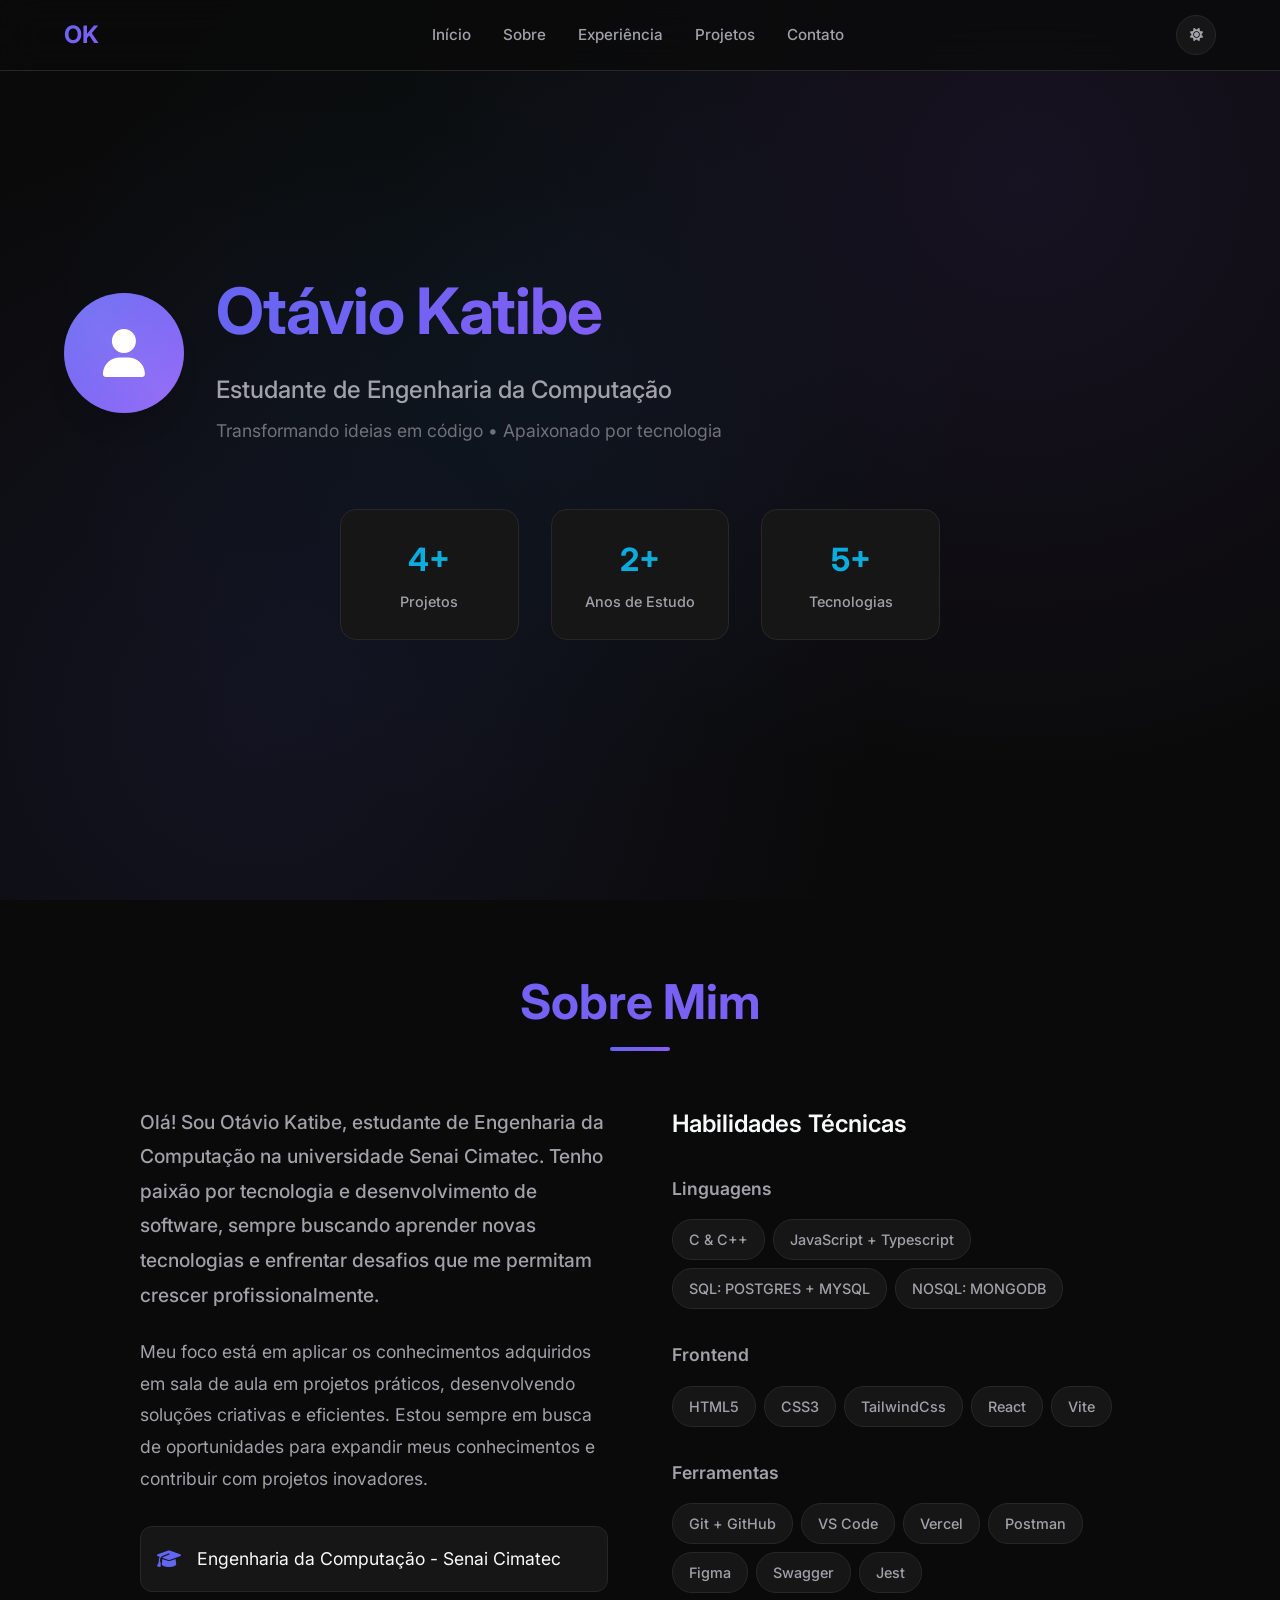
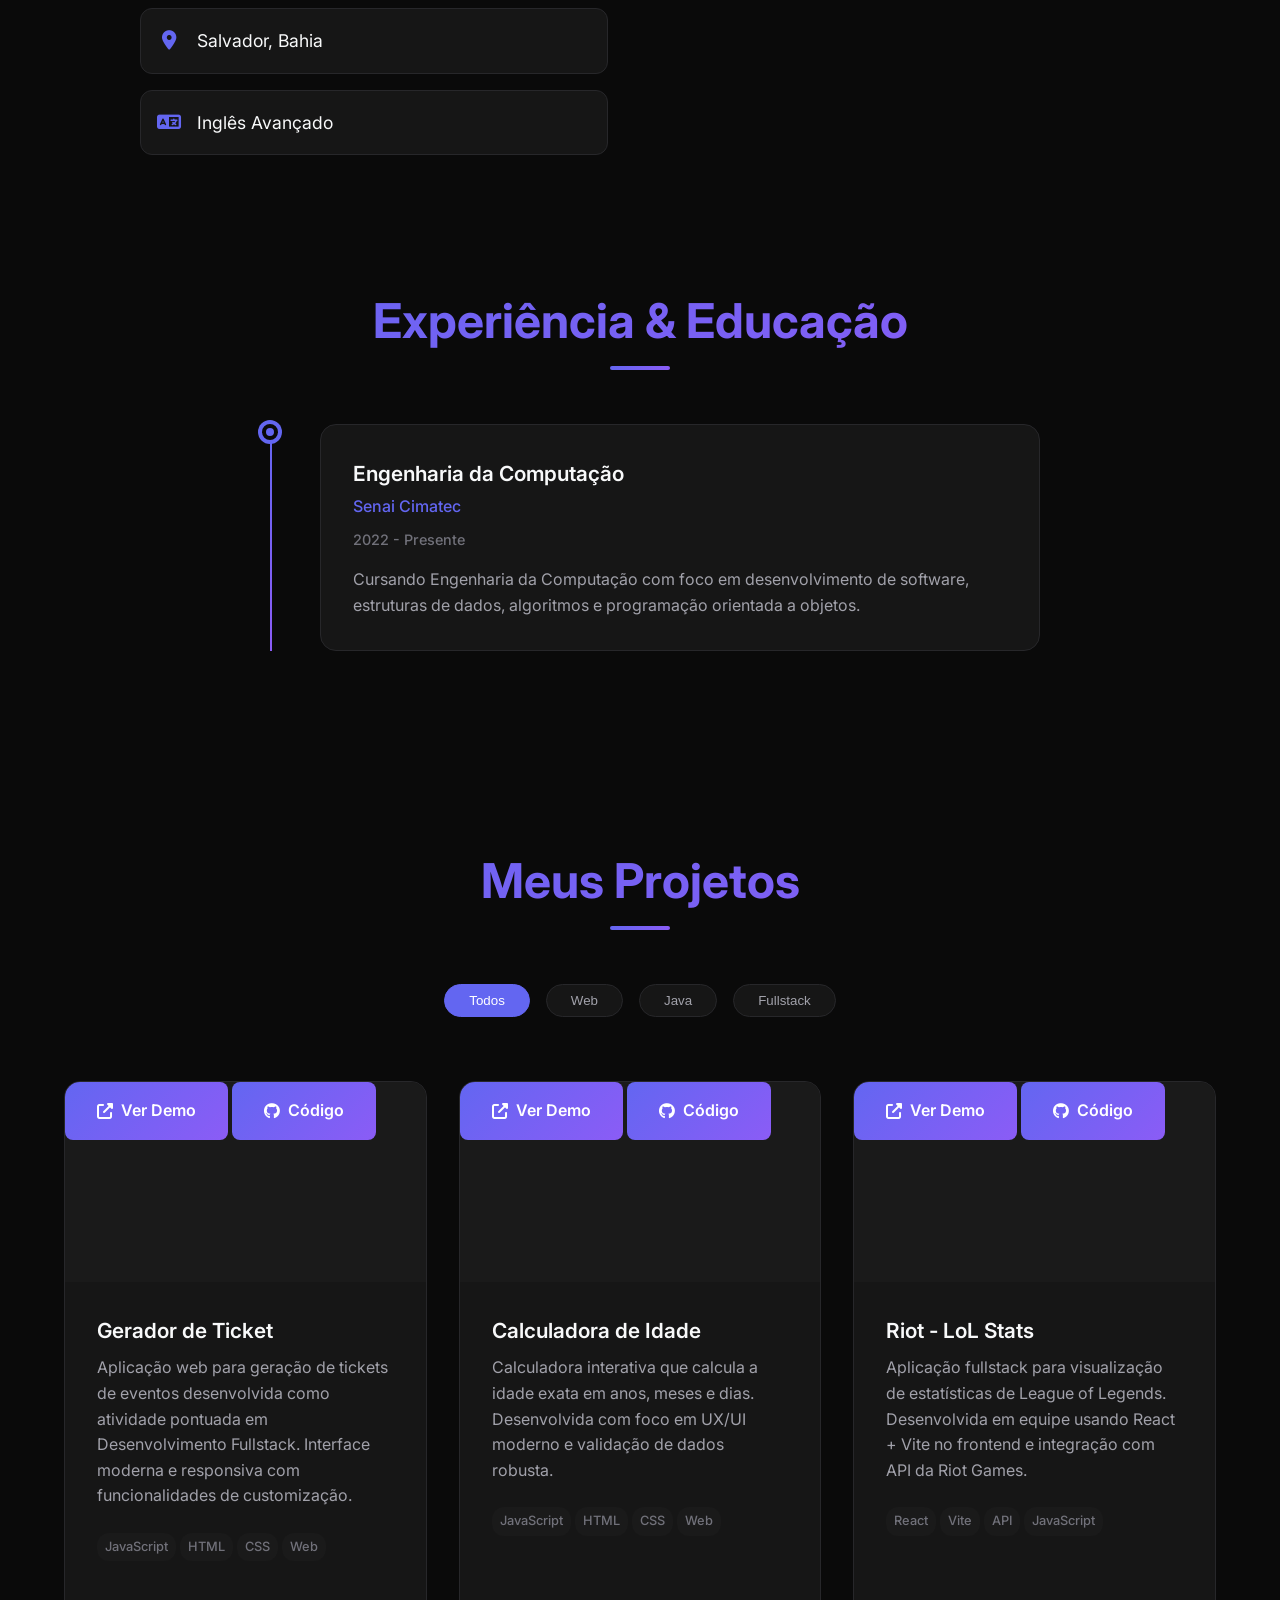
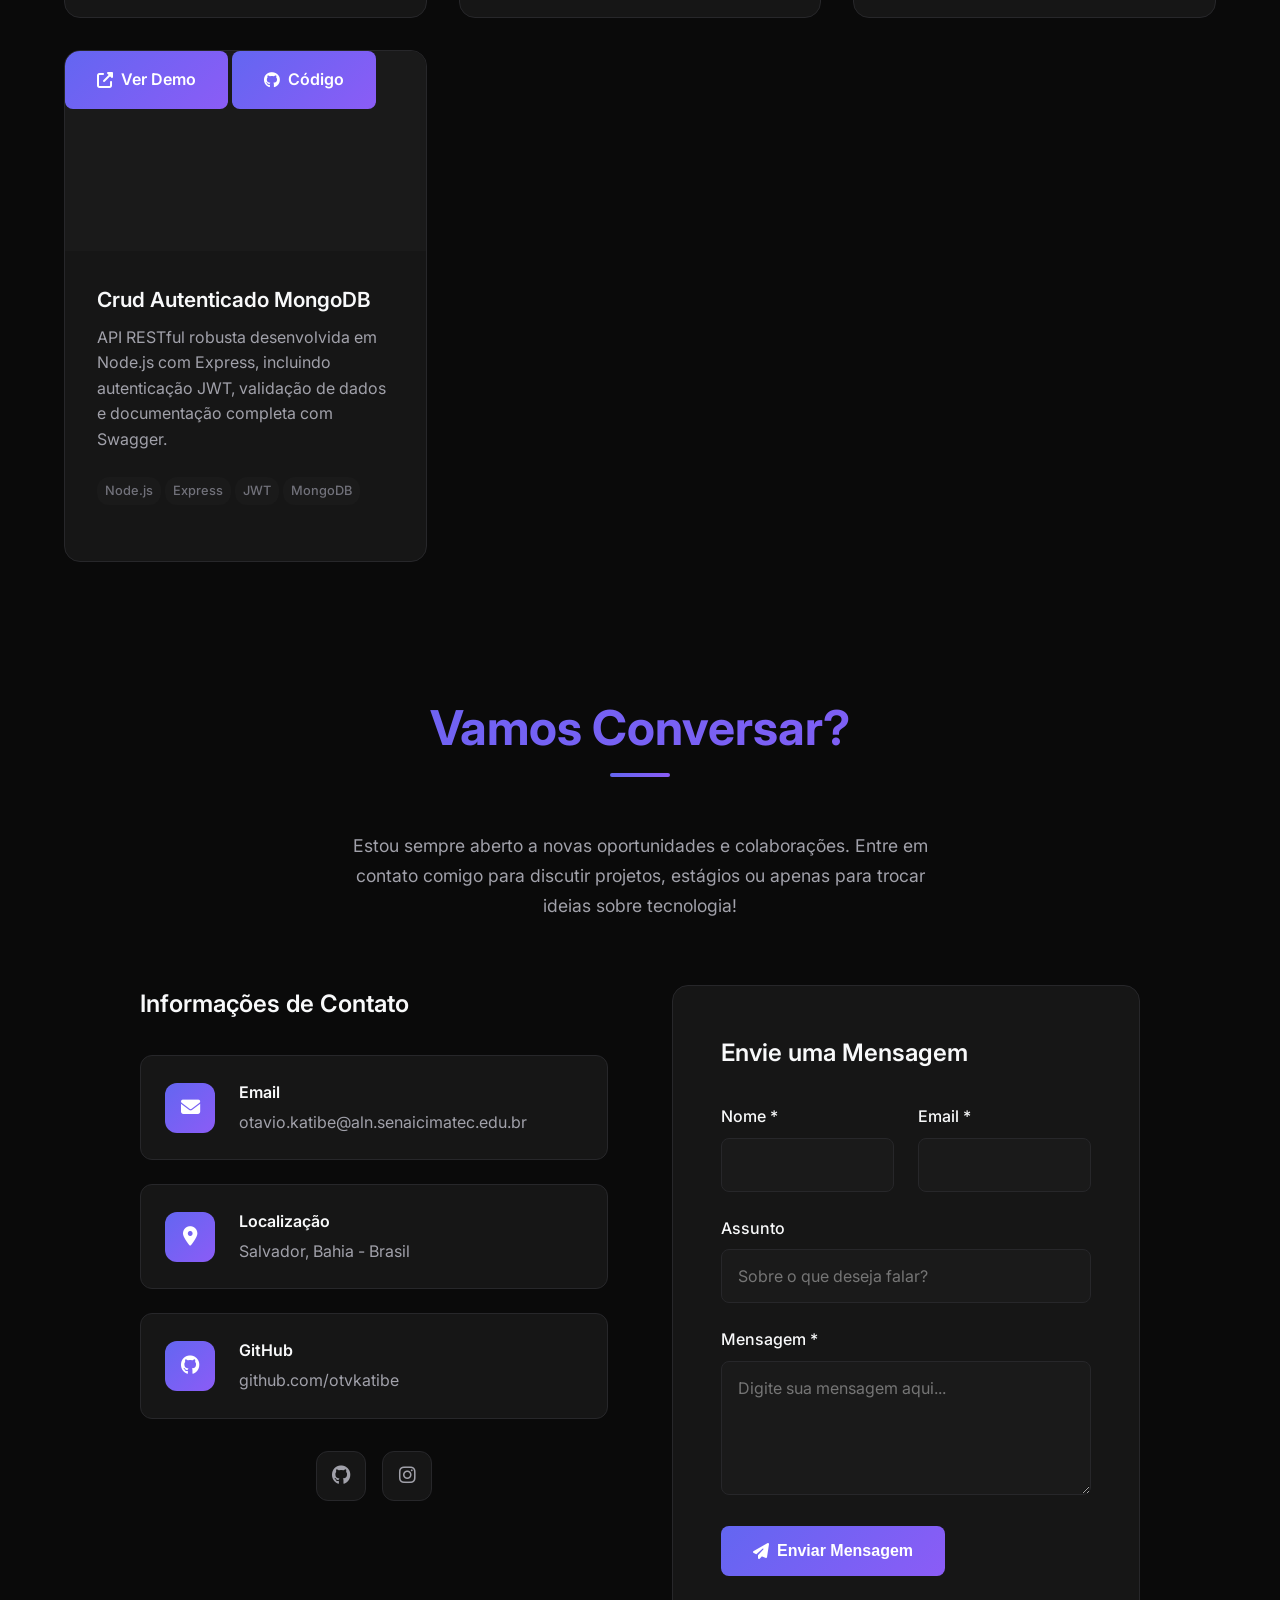
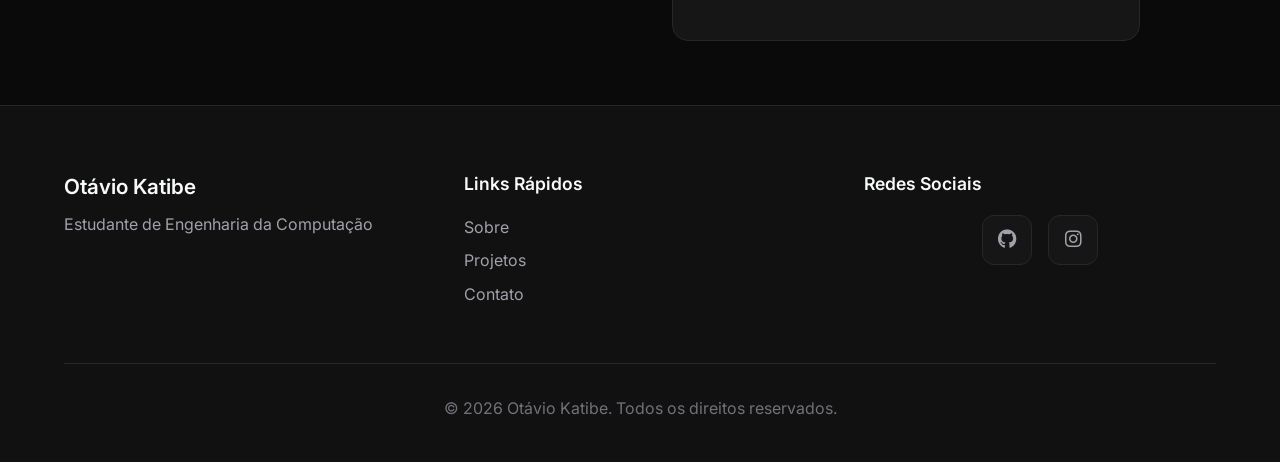
==== commit e18e814f: "Refactor code structure for improved readability and maintainability" ====
--- a/index.html
+++ b/index.html
@@ -1,12 +1,17 @@
 <!DOCTYPE html>
 <html lang="pt-br">
 <head>
+    <meta charset="UTF-8">
     <meta name="viewport" content="width=device-width, initial-scale=1, maximum-scale=1, user-scalable=no">
-    <title>Portfólio</title>
+    <title>Otávio Katibe - Portfólio</title>
     <meta name="description" content="Portfólio de Otávio Katibe, estudante de Engenharia da Computação. Veja meus projetos, habilidades e entre em contato.">
     <meta property="og:title" content="Portfólio Otávio Katibe">
     <meta property="og:description" content="Projetos, habilidades e contato de Otávio Katibe.">
+    <meta property="og:type" content="website">
     <link rel="stylesheet" href="https://cdnjs.cloudflare.com/ajax/libs/font-awesome/6.4.0/css/all.min.css">
+    <link rel="preconnect" href="https://fonts.googleapis.com">
+    <link rel="preconnect" href="https://fonts.gstatic.com" crossorigin>
+    <link href="https://fonts.googleapis.com/css2?family=Inter:wght@300;400;500;600;700&family=JetBrains+Mono:wght@400;500&display=swap" rel="stylesheet">
     <link rel="stylesheet" href="styles.css">
 </head>
 <body>
@@ -14,98 +19,285 @@
         <div class="hero-bg"></div>
         <div class="header-content">
             <div class="profile-header">
-                <h1>Otávio Katibe</h1>
-            </div>
-            <p class="tagline">Estudante de Engenharia da Computação</p>
+                <div class="profile-pic-container">
+                    <div class="profile-pic-placeholder">
+                        <i class="fas fa-user"></i>
+                    </div>
+                </div>
+                <div class="profile-info">
+                    <h1>Otávio Katibe</h1>
+                    <p class="tagline">Estudante de Engenharia da Computação</p>
+                    <p class="subtitle">Transformando ideias em código • Apaixonado por tecnologia</p>
+                </div>
+            </div>
+            <div class="hero-stats">
+                <div class="stat-item">
+                    <span class="stat-number">4+</span>
+                    <span class="stat-label">Projetos</span>
+                </div>
+                <div class="stat-item">
+                    <span class="stat-number">2+</span>
+                    <span class="stat-label">Anos de Estudo</span>
+                </div>
+                <div class="stat-item">
+                    <span class="stat-number">5+</span>
+                    <span class="stat-label">Tecnologias</span>
+                </div>
+            </div>
         </div>
     </header>
 
     <nav>
         <div class="nav-container">
+            <div class="nav-logo">
+                <span>OK</span>
+            </div>
             <ul class="nav-links">
-                <li><a href="#home">Inicio</a></li>
+                <li><a href="#home">Início</a></li>
                 <li><a href="#about">Sobre</a></li>
+                <li><a href="#experience">Experiência</a></li>
                 <li><a href="#portfolio">Projetos</a></li>
                 <li><a href="#contact">Contato</a></li>
             </ul>
-            <div class="hamburger">
-                <i class="fas fa-bars"></i>
+            <div class="nav-actions">
+                <button class="theme-toggle" aria-label="Alternar tema">
+                    <i class="fas fa-moon"></i>
+                </button>
+                <div class="hamburger">
+                    <span></span>
+                    <span></span>
+                    <span></span>
+                </div>
             </div>
         </div>
     </nav>
     
     <main>
         <section id="about">
-            <h2 class="section-title">Sobre Mim</h2>
-            <div class="about-content">
-                <div class="about-text">
-                    <p>Olá! Sou Otávio Katibe, estudante de Engenharia da Computação na universidade Senai Cimatec, possuo experiência em diversas
-                    áreas de programação e estou em busca de adquirir mais conhecimento e enfrentar desafios, meu foco é tentar pôr em prática conhecimentos gerados
-                    em sala de aula.</p>
-                </div>
-                <div class="skills">
-                    <h3>Habilidades</h3>
-                    <ul class="skills-list">
-                        <li>C, C++</li>
-                        <li>Java</li>
-                        <li>SQL</li>
-                        <li>HTML, CSS, JS</li>
-                        <li>Inglês avançado</li>
-                    </ul>
+            <div class="container">
+                <h2 class="section-title">Sobre Mim</h2>
+                <div class="about-content">
+                    <div class="about-text">
+                        <p class="intro-text">
+                            Olá! Sou Otávio Katibe, estudante de Engenharia da Computação na universidade Senai Cimatec. 
+                            Tenho paixão por tecnologia e desenvolvimento de software, sempre buscando aprender novas 
+                            tecnologias e enfrentar desafios que me permitam crescer profissionalmente.
+                        </p>
+                        <p>
+                            Meu foco está em aplicar os conhecimentos adquiridos em sala de aula em projetos práticos, 
+                            desenvolvendo soluções criativas e eficientes. Estou sempre em busca de oportunidades para 
+                            expandir meus conhecimentos e contribuir com projetos inovadores.
+                        </p>
+                        <div class="about-highlights">
+                            <div class="highlight-item">
+                                <i class="fas fa-graduation-cap"></i>
+                                <span>Engenharia da Computação - Senai Cimatec</span>
+                            </div>
+                            <div class="highlight-item">
+                                <i class="fas fa-map-marker-alt"></i>
+                                <span>Salvador, Bahia</span>
+                            </div>
+                            <div class="highlight-item">
+                                <i class="fas fa-language"></i>
+                                <span>Inglês Avançado</span>
+                            </div>
+                        </div>
+                    </div>
+                    <div class="skills-section">
+                        <h3>Habilidades Técnicas</h3>
+                        <div class="skills-grid">
+                            <div class="skill-category">
+                                <h4>Linguagens</h4>
+                                <div class="skills-list">
+                                    <span class="skill-tag">C & C++</span>
+                                    <span class="skill-tag">JavaScript + Typescript</span>
+                                    <span class="skill-tag">SQL: POSTGRES + MYSQL</span>
+                                    <span class="skill-tag">NOSQL: MONGODB</span>
+                                </div>
+                            </div>
+                            <div class="skill-category">
+                                <h4>Frontend</h4>
+                                <div class="skills-list">
+                                    <span class="skill-tag">HTML5</span>
+                                    <span class="skill-tag">CSS3</span>
+                                    <span class="skill-tag">TailwindCss</span>
+                                    <span class="skill-tag">React</span>
+                                    <span class="skill-tag">Vite</span>
+                                </div>
+                            </div>
+                            <div class="skill-category">
+                                <h4>Ferramentas</h4>
+                                <div class="skills-list">
+                                    <span class="skill-tag">Git + GitHub</span>
+                                    <span class="skill-tag">VS Code</span>
+                                    <span class="skill-tag">Vercel</span>
+                                    <span class="skill-tag">Postman</span>
+                                    <span class="skill-tag">Figma</span>
+                                    <span class="skill-tag">Swagger</span>
+                                    <span class="skill-tag">Jest</span>
+                                </div>
+                            </div>
+                        </div>
+                    </div>
+                </div>
+            </div>
+        </section>
+
+        <section id="experience">
+            <div class="container">
+                <h2 class="section-title">Experiência & Educação</h2>
+                <div class="timeline">
+                    <div class="timeline-item">
+                        <div class="timeline-marker"></div>
+                        <div class="timeline-content">
+                            <h3>Engenharia da Computação</h3>
+                            <h4>Senai Cimatec</h4>
+                            <span class="timeline-date">2022 - Presente</span>
+                            <p>Cursando Engenharia da Computação com foco em desenvolvimento de software, 
+                               estruturas de dados, algoritmos e programação orientada a objetos.</p>
+                        </div>
+                    </div>
                 </div>
             </div>
         </section>
         
         <section id="portfolio">
-            <h2 class="section-title">Meus Projetos</h2>
-            <div class="portfolio-grid">
+            <div class="container">
+                <h2 class="section-title">Meus Projetos</h2>
+                <div class="portfolio-filters">
+                    <button class="filter-btn active" data-filter="all">Todos</button>
+                    <button class="filter-btn" data-filter="web">Web</button>
+                    <button class="filter-btn" data-filter="java">Java</button>
+                    <button class="filter-btn" data-filter="fullstack">Fullstack</button>
+                </div>
+                <div class="portfolio-grid">
+                    <!-- Projetos serão carregados via JavaScript -->
+                </div>
             </div>
         </section>
         
         <section id="contact">
-            <h2 class="section-title">Contato</h2>
-            <div class="contact-container">
-                <form class="contact-form">
-                    <div class="form-group">
-                        <label for="name">Nome</label>
-                        <input type="text" id="name" placeholder="Seu nome" required>
-                    </div>
-                    <div class="form-group">
-                        <label for="email">Email</label>
-                        <input type="email" id="email" placeholder="seu@email.com" required>
-                    </div>
-                    <div class="form-group">
-                        <label for="subject">Assunto</label>
-                        <input type="text" id="subject" placeholder="Sobre o que deseja falar?">
-                    </div>
-                    <div class="form-group">
-                        <label for="message">Mensagem</label>
-                        <textarea id="message" rows="5" placeholder="Digite sua mensagem aqui..." required></textarea>
-                    </div>
-                    <button type="submit" class="btn">Enviar Mensagem</button>
-                </form>
-                
-                <div class="contact-info">
-                    <div class="info-item">
-                        <i class="fas fa-envelope"></i>
-                        <span>otavio.katibe@aln.senaicimatec.edu.br</span>
-                    </div>
-                    <div class="info-item">
-                        <i class="fas fa-map-marker-alt"></i>
-                        <span>Salvador, Brasil</span>
-                    </div>
+            <div class="container">
+                <h2 class="section-title">Vamos Conversar?</h2>
+                <div class="contact-intro">
+                    <p>Estou sempre aberto a novas oportunidades e colaborações. 
+                       Entre em contato comigo para discutir projetos, estágios ou apenas para trocar ideias sobre tecnologia!</p>
+                </div>
+                <div class="contact-container">
+                    <div class="contact-info">
+                        <h3>Informações de Contato</h3>
+                        <div class="contact-methods">
+                            <div class="contact-method">
+                                <div class="contact-icon">
+                                    <i class="fas fa-envelope"></i>
+                                </div>
+                                <div class="contact-details">
+                                    <h4>Email</h4>
+                                    <a href="mailto:otavio.katibe@aln.senaicimatec.edu.br">
+                                        otavio.katibe@aln.senaicimatec.edu.br
+                                    </a>
+                                </div>
+                            </div>
+                            <div class="contact-method">
+                                <div class="contact-icon">
+                                    <i class="fas fa-map-marker-alt"></i>
+                                </div>
+                                <div class="contact-details">
+                                    <h4>Localização</h4>
+                                    <span>Salvador, Bahia - Brasil</span>
+                                </div>
+                            </div>
+                            <div class="contact-method">
+                                <div class="contact-icon">
+                                    <i class="fab fa-github"></i>
+                                </div>
+                                <div class="contact-details">
+                                    <h4>GitHub</h4>
+                                    <a href="https://github.com/otvkatibe" target="_blank" rel="noopener noreferrer">
+                                        github.com/otvkatibe
+                                    </a>
+                                </div>
+                            </div>
+                        </div>
+                        <div class="social-links">
+                            <a href="https://github.com/otvkatibe" target="_blank" rel="noopener noreferrer" aria-label="GitHub">
+                                <i class="fab fa-github"></i>
+                            </a>
+                            <a href="https://www.instagram.com/otvkatibe" target="_blank" rel="noopener noreferrer" aria-label="Instagram">
+                                <i class="fab fa-instagram"></i>
+                            </a>
+                        </div>
+                    </div>
+                    
+                    <form class="contact-form">
+                        <h3>Envie uma Mensagem</h3>
+                        <div class="form-row">
+                            <div class="form-group">
+                                <label for="name">Nome *</label>
+                                <input type="text" id="name" name="name" required>
+                            </div>
+                            <div class="form-group">
+                                <label for="email">Email *</label>
+                                <input type="email" id="email" name="email" required>
+                            </div>
+                        </div>
+                        <div class="form-group">
+                            <label for="subject">Assunto</label>
+                            <input type="text" id="subject" name="subject" placeholder="Sobre o que deseja falar?">
+                        </div>
+                        <div class="form-group">
+                            <label for="message">Mensagem *</label>
+                            <textarea id="message" name="message" rows="5" placeholder="Digite sua mensagem aqui..." required></textarea>
+                        </div>
+                        <button type="submit" class="btn btn-primary">
+                            <i class="fas fa-paper-plane"></i>
+                            Enviar Mensagem
+                        </button>
+                        <div class="form-feedback"></div>
+                    </form>
                 </div>
             </div>
         </section>
     </main>
     
     <footer>
-        <div class="social-links">
+        <div class="container">
+            <div class="footer-content">
+                <div class="footer-info">
+                    <h3>Otávio Katibe</h3>
+                    <p>Estudante de Engenharia da Computação</p>
+                </div>
+                <div class="footer-links">
+                    <h4>Links Rápidos</h4>
+                    <ul>
+                        <li><a href="#about">Sobre</a></li>
+                        <li><a href="#portfolio">Projetos</a></li>
+                        <li><a href="#contact">Contato</a></li>
+                    </ul>
+                </div>
+                <div class="footer-social">
+                    <h4>Redes Sociais</h4>
+                    <div class="social-links">
+                        <a href="https://github.com/otvkatibe" target="_blank" rel="noopener noreferrer">
+                            <i class="fab fa-github"></i>
+                        </a>
+                        <a href="https://www.instagram.com/otvkatibe" target="_blank" rel="noopener noreferrer">
+                            <i class="fab fa-instagram"></i>
+                        </a>
+                    </div>
+                </div>
+            </div>
+            <div class="footer-bottom">
+                <p>&copy; <span id="year"></span> Otávio Katibe. Todos os direitos reservados.</p>
+            </div>
         </div>
-        <p class="copyright">&copy; <span id="year"></span> Otávio Katibe. Todos os direitos reservados.</p>
     </footer>
 
-    <button id="backToTop" title="Voltar ao topo"><i class="fas fa-arrow-up"></i></button>
+    <button id="backToTop" title="Voltar ao topo" aria-label="Voltar ao topo">
+        <i class="fas fa-arrow-up"></i>
+    </button>
+
     <script src="script.js"></script>
 </body>
 </html>
+
--- a/styles.css
+++ b/styles.css
@@ -1,77 +1,90 @@
 :root {
-  --primary-color: #181818;
-  --secondary-color: #EBDCC4;
-  --light-color: #1E1E1E;
-  --dark-color: #121212;
-  --accent-color: #EBDCC4; 
-  --text-color: #EBDCC4;
-  --text-secondary: #B0A99E; 
-}
-
+  /* Cores principais */
+  --primary-color: #0a0a0a;
+  --secondary-color: #f8f9fa;
+  --accent-color: #6366f1;
+  --accent-hover: #4f46e5;
+  
+  /* Cores de texto */
+  --text-primary: #f8f9fa;
+  --text-secondary: #a1a1aa;
+  --text-muted: #71717a;
+  
+  /* Cores de fundo */
+  --bg-primary: #0a0a0a;
+  --bg-secondary: #111111;
+  --bg-tertiary: #1a1a1a;
+  --bg-card: #161616;
+  
+  /* Cores de borda */
+  --border-color: #27272a;
+  --border-hover: #3f3f46;
+  
+  /* Gradientes */
+  --gradient-primary: linear-gradient(135deg, #6366f1 0%, #8b5cf6 100%);
+  --gradient-secondary: linear-gradient(135deg, #0ea5e9 0%, #06b6d4 100%);
+  --gradient-accent: linear-gradient(135deg, #f59e0b 0%, #ef4444 100%);
+  
+  /* Sombras */
+  --shadow-sm: 0 1px 2px 0 rgba(0, 0, 0, 0.05);
+  --shadow-md: 0 4px 6px -1px rgba(0, 0, 0, 0.1);
+  --shadow-lg: 0 10px 15px -3px rgba(0, 0, 0, 0.1);
+  --shadow-xl: 0 20px 25px -5px rgba(0, 0, 0, 0.1);
+  
+  /* Tipografia */
+  --font-primary: 'Inter', -apple-system, BlinkMacSystemFont, 'Segoe UI', sans-serif;
+  --font-mono: 'JetBrains Mono', 'Fira Code', monospace;
+  
+  /* Espaçamentos */
+  --spacing-xs: 0.25rem;
+  --spacing-sm: 0.5rem;
+  --spacing-md: 1rem;
+  --spacing-lg: 1.5rem;
+  --spacing-xl: 2rem;
+  --spacing-2xl: 3rem;
+  --spacing-3xl: 4rem;
+  
+  /* Transições */
+  --transition-fast: 0.15s ease-out;
+  --transition-normal: 0.3s ease-out;
+  --transition-slow: 0.5s ease-out;
+}
+
+/* Reset e base */
 * {
   margin: 0;
   padding: 0;
   box-sizing: border-box;
-  font-family: 'Segoe UI', Tahoma, Geneva, Verdana, sans-serif;
+}
+
+html {
+  scroll-behavior: smooth;
 }
 
 body {
-  background-color: var(--primary-color);
-  color: var(--text-color);
+  font-family: var(--font-primary);
+  background-color: var(--bg-primary);
+  color: var(--text-primary);
   line-height: 1.6;
   overflow-x: hidden;
-  width: 100%;
-  transition: background 0.3s, color 0.3s;
-}
-
-header {
-  background-color: var(--primary-color);
-  color: var(--secondary-color);
-  padding: 3rem 0;
-  text-align: center;
-  position: relative;
-  overflow: hidden;
-  border-bottom: 2px solid var(--secondary-color);
-  transition: background 0.3s, color 0.3s;
-}
-
-.header-content {
+  -webkit-font-smoothing: antialiased;
+  -moz-osx-font-smoothing: grayscale;
+}
+
+.container {
   max-width: 1200px;
   margin: 0 auto;
-  padding: 0 1rem;
+  padding: 0 var(--spacing-lg);
+}
+
+/* Header */
+header {
+  min-height: 100vh;
+  background: var(--bg-primary);
   position: relative;
-  z-index: 2;
-}
-
-.profile-header {
   display: flex;
   align-items: center;
-  justify-content: center;
-  gap: 2rem;
-  margin-bottom: 1.5rem;
-}
-
-.profile-pic {
-  width: 120px;
-  height: 120px;
-  border-radius: 50%;
-  object-fit: cover;
-  border: 4px solid var(--secondary-color);
-  box-shadow: 0 5px 15px rgba(235, 220, 196, 0.2);
-}
-
-h1 {
-  font-size: 2.5rem;
-  font-weight: 700;
-  letter-spacing: 1px;
-}
-
-.tagline {
-  font-size: 1.2rem;
-  opacity: 0.9;
-  max-width: 800px;
-  margin: 0 auto;
-  color: var(--text-secondary);
+  overflow: hidden;
 }
 
 .hero-bg {
@@ -80,473 +93,1014 @@
   left: 0;
   width: 100%;
   height: 100%;
-  background: linear-gradient(135deg, var(--primary-color) 0%, #2a2a2a 100%);
-  opacity: 0.95;
+  background: 
+    radial-gradient(circle at 20% 80%, rgba(99, 102, 241, 0.1) 0%, transparent 50%),
+    radial-gradient(circle at 80% 20%, rgba(139, 92, 246, 0.1) 0%, transparent 50%),
+    radial-gradient(circle at 40% 40%, rgba(14, 165, 233, 0.05) 0%, transparent 50%);
   z-index: 1;
 }
 
+.header-content {
+  position: relative;
+  z-index: 2;
+  width: 100%;
+  max-width: 1200px;
+  margin: 0 auto;
+  padding: 0 var(--spacing-lg);
+  text-align: center;
+}
+
+.profile-header {
+  display: flex;
+  flex-direction: column;
+  align-items: center;
+  gap: var(--spacing-xl);
+  margin-bottom: var(--spacing-3xl);
+}
+
+.profile-pic-container {
+  position: relative;
+}
+
+.profile-pic-placeholder {
+  width: 120px;
+  height: 120px;
+  border-radius: 50%;
+  background: var(--gradient-primary);
+  display: flex;
+  align-items: center;
+  justify-content: center;
+  font-size: 3rem;
+  color: white;
+  box-shadow: var(--shadow-xl);
+  position: relative;
+  overflow: hidden;
+}
+
+.profile-pic-placeholder::before {
+  content: '';
+  position: absolute;
+  top: -50%;
+  left: -50%;
+  width: 200%;
+  height: 200%;
+  background: linear-gradient(45deg, transparent, rgba(255,255,255,0.1), transparent);
+  animation: shimmer 3s infinite;
+}
+
+@keyframes shimmer {
+  0% { transform: translateX(-100%) translateY(-100%) rotate(45deg); }
+  100% { transform: translateX(100%) translateY(100%) rotate(45deg); }
+}
+
+.profile-info h1 {
+  font-size: clamp(2.5rem, 5vw, 4rem);
+  font-weight: 700;
+  background: var(--gradient-primary);
+  -webkit-background-clip: text;
+  -webkit-text-fill-color: transparent;
+  background-clip: text;
+  margin-bottom: var(--spacing-sm);
+  letter-spacing: -0.02em;
+}
+
+.tagline {
+  font-size: clamp(1.1rem, 2.5vw, 1.5rem);
+  color: var(--text-secondary);
+  margin-bottom: var(--spacing-sm);
+  font-weight: 500;
+}
+
+.subtitle {
+  font-size: clamp(0.9rem, 2vw, 1.1rem);
+  color: var(--text-muted);
+  font-weight: 400;
+}
+
+.hero-stats {
+  display: grid;
+  grid-template-columns: repeat(auto-fit, minmax(120px, 1fr));
+  gap: var(--spacing-xl);
+  max-width: 600px;
+  margin: 0 auto;
+}
+
+.stat-item {
+  text-align: center;
+  padding: var(--spacing-lg);
+  background: var(--bg-card);
+  border-radius: 16px;
+  border: 1px solid var(--border-color);
+  transition: all var(--transition-normal);
+}
+
+.stat-item:hover {
+  transform: translateY(-4px);
+  border-color: var(--border-hover);
+  box-shadow: var(--shadow-lg);
+}
+
+.stat-number {
+  display: block;
+  font-size: 2rem;
+  font-weight: 700;
+  background: var(--gradient-secondary);
+  -webkit-background-clip: text;
+  -webkit-text-fill-color: transparent;
+  background-clip: text;
+  margin-bottom: var(--spacing-xs);
+}
+
+.stat-label {
+  font-size: 0.9rem;
+  color: var(--text-secondary);
+  font-weight: 500;
+}
+
+/* Navegação */
 nav {
-  background-color: var(--primary-color);
-  box-shadow: 0 2px 10px rgba(0, 0, 0, 0.3);
-  position: sticky;
+  position: fixed;
   top: 0;
-  z-index: 100;
-  border-bottom: 1px solid rgba(235, 220, 196, 0.2);
-  transition: background 0.3s, color 0.3s;
+  left: 0;
+  right: 0;
+  background: rgba(10, 10, 10, 0.8);
+  backdrop-filter: blur(20px);
+  border-bottom: 1px solid var(--border-color);
+  z-index: 1000;
+  transition: all var(--transition-normal);
 }
 
 .nav-container {
   max-width: 1200px;
   margin: 0 auto;
-  display: flex;
+  padding: 0 var(--spacing-lg);
+  display: flex;
+  align-items: center;
   justify-content: space-between;
-  align-items: center;
-  padding: 1rem;
+  height: 70px;
+}
+
+.nav-logo {
+  font-size: 1.5rem;
+  font-weight: 700;
+  background: var(--gradient-primary);
+  -webkit-background-clip: text;
+  -webkit-text-fill-color: transparent;
+  background-clip: text;
 }
 
 .nav-links {
   display: flex;
   list-style: none;
-}
-
-.nav-links li {
-  margin-left: 2rem;
+  gap: var(--spacing-xl);
 }
 
 .nav-links a {
   text-decoration: none;
   color: var(--text-secondary);
   font-weight: 500;
-  transition: all 0.3s;
-  font-size: 1.1rem;
+  font-size: 0.95rem;
+  transition: all var(--transition-fast);
   position: relative;
-  letter-spacing: 0.5px;
-}
-
-.nav-links a:hover {
-  color: var(--secondary-color);
+  padding: var(--spacing-sm) 0;
 }
 
 .nav-links a::after {
   content: '';
   position: absolute;
+  bottom: 0;
+  left: 0;
   width: 0;
   height: 2px;
-  bottom: -5px;
-  left: 0;
-  background-color: var(--secondary-color);
-  transition: width 0.3s;
+  background: var(--gradient-primary);
+  transition: width var(--transition-normal);
+}
+
+.nav-links a:hover {
+  color: var(--text-primary);
 }
 
 .nav-links a:hover::after {
   width: 100%;
 }
 
+.nav-actions {
+  display: flex;
+  align-items: center;
+  gap: var(--spacing-md);
+}
+
+.theme-toggle {
+  width: 40px;
+  height: 40px;
+  border-radius: 50%;
+  border: 1px solid var(--border-color);
+  background: var(--bg-card);
+  color: var(--text-secondary);
+  cursor: pointer;
+  transition: all var(--transition-fast);
+  display: flex;
+  align-items: center;
+  justify-content: center;
+}
+
+.theme-toggle:hover {
+  background: var(--bg-tertiary);
+  border-color: var(--border-hover);
+  color: var(--text-primary);
+}
+
 .hamburger {
   display: none;
+  flex-direction: column;
   cursor: pointer;
-  font-size: 1.5rem;
-  color: var(--secondary-color);
-  z-index: 101;
-}
-
+  gap: 4px;
+}
+
+.hamburger span {
+  width: 24px;
+  height: 2px;
+  background: var(--text-secondary);
+  transition: all var(--transition-fast);
+}
+
+/* Seções */
 section {
-  padding: 4rem 1rem;
-  max-width: 1200px;
-  margin: 0 auto;
+  padding: var(--spacing-3xl) 0;
+  position: relative;
 }
 
 .section-title {
+  font-size: clamp(2rem, 4vw, 3rem);
+  font-weight: 700;
   text-align: center;
-  margin-bottom: 3rem;
-  font-size: 2rem;
-  color: var(--secondary-color);
+  margin-bottom: var(--spacing-3xl);
+  background: var(--gradient-primary);
+  -webkit-background-clip: text;
+  -webkit-text-fill-color: transparent;
+  background-clip: text;
   position: relative;
-  letter-spacing: 1px;
-  opacity: 0;
-  transform: translateY(30px);
-  transition: opacity 0.7s, transform 0.7s;
 }
 
 .section-title::after {
   content: '';
-  display: block;
-  width: 80px;
-  height: 2px;
-  background-color: var(--secondary-color);
-  margin: 0.5rem auto;
-}
-
-.section-title.visible {
-  opacity: 1;
-  transform: translateY(0);
-}
-
+  position: absolute;
+  bottom: -10px;
+  left: 50%;
+  transform: translateX(-50%);
+  width: 60px;
+  height: 4px;
+  background: var(--gradient-primary);
+  border-radius: 2px;
+}
+
+/* Seção Sobre */
 .about-content {
   display: grid;
   grid-template-columns: 1fr;
-  gap: 3rem;
-  align-items: center;
-}
-
-.about-text p {
-  margin-bottom: 1.5rem;
+  gap: var(--spacing-3xl);
+  max-width: 1000px;
+  margin: 0 auto;
+}
+
+.about-text {
   font-size: 1.1rem;
   line-height: 1.8;
-  color: var(--text-secondary);
-}
-
-.skills h3 {
-  margin-bottom: 1.5rem;
-  color: var(--secondary-color);
+}
+
+.intro-text {
+  font-size: 1.2rem;
+  color: var(--text-primary);
+  margin-bottom: var(--spacing-lg);
+  font-weight: 500;
+}
+
+.about-text p {
+  color: var(--text-secondary);
+  margin-bottom: var(--spacing-lg);
+}
+
+.about-highlights {
+  display: grid;
+  gap: var(--spacing-md);
+  margin-top: var(--spacing-xl);
+}
+
+.highlight-item {
+  display: flex;
+  align-items: center;
+  gap: var(--spacing-md);
+  padding: var(--spacing-md);
+  background: var(--bg-card);
+  border-radius: 12px;
+  border: 1px solid var(--border-color);
+  transition: all var(--transition-normal);
+}
+
+.highlight-item:hover {
+  border-color: var(--border-hover);
+  transform: translateX(4px);
+}
+
+.highlight-item i {
+  font-size: 1.2rem;
+  color: var(--accent-color);
+  width: 24px;
+  text-align: center;
+}
+
+.skills-section h3 {
   font-size: 1.5rem;
+  font-weight: 600;
+  margin-bottom: var(--spacing-xl);
+  color: var(--text-primary);
+}
+
+.skills-grid {
+  display: grid;
+  gap: var(--spacing-xl);
+}
+
+.skill-category h4 {
+  font-size: 1.1rem;
+  font-weight: 600;
+  margin-bottom: var(--spacing-md);
+  color: var(--text-secondary);
 }
 
 .skills-list {
-  list-style: none;
-  display: grid;
-  grid-template-columns: repeat(auto-fill, minmax(150px, 1fr));
-  gap: 1rem;
-}
-
-.skills-list li {
-  background-color: rgba(235, 220, 196, 0.1);
-  color: var(--secondary-color);
-  padding: 0.8rem 1.2rem;
-  border-radius: 4px;
-  text-align: center;
+  display: flex;
+  flex-wrap: wrap;
+  gap: var(--spacing-sm);
+}
+
+.skill-tag {
+  padding: var(--spacing-sm) var(--spacing-md);
+  background: var(--bg-card);
+  border: 1px solid var(--border-color);
+  border-radius: 20px;
+  font-size: 0.9rem;
   font-weight: 500;
-  border: 1px solid rgba(235, 220, 196, 0.3);
-  transition: all 0.3s;
-}
-
-.skills-list li:hover {
-  background-color: rgba(235, 220, 196, 0.2);
-  transform: translateY(-3px);
+  color: var(--text-secondary);
+  transition: all var(--transition-fast);
+  cursor: default;
+}
+
+.skill-tag:hover {
+  background: var(--bg-tertiary);
+  border-color: var(--accent-color);
+  color: var(--accent-color);
+  transform: translateY(-2px);
+}
+
+/* Timeline */
+.timeline {
+  position: relative;
+  max-width: 800px;
+  margin: 0 auto;
+}
+
+.timeline::before {
+  content: '';
+  position: absolute;
+  left: 30px;
+  top: 0;
+  bottom: 0;
+  width: 2px;
+  background: var(--gradient-primary);
+}
+
+.timeline-item {
+  position: relative;
+  margin-bottom: var(--spacing-3xl);
+  padding-left: 80px;
+}
+
+.timeline-marker {
+  position: absolute;
+  left: 22px;
+  top: 0;
+  width: 16px;
+  height: 16px;
+  background: var(--accent-color);
+  border-radius: 50%;
+  border: 4px solid var(--bg-primary);
+  box-shadow: 0 0 0 4px var(--accent-color);
+}
+
+.timeline-content {
+  background: var(--bg-card);
+  padding: var(--spacing-xl);
+  border-radius: 16px;
+  border: 1px solid var(--border-color);
+  transition: all var(--transition-normal);
+}
+
+.timeline-content:hover {
+  border-color: var(--border-hover);
+  transform: translateY(-4px);
+  box-shadow: var(--shadow-lg);
+}
+
+.timeline-content h3 {
+  font-size: 1.3rem;
+  font-weight: 600;
+  color: var(--text-primary);
+  margin-bottom: var(--spacing-xs);
+}
+
+.timeline-content h4 {
+  font-size: 1rem;
+  font-weight: 500;
+  color: var(--accent-color);
+  margin-bottom: var(--spacing-sm);
+}
+
+.timeline-date {
+  font-size: 0.9rem;
+  color: var(--text-muted);
+  font-weight: 500;
+  display: block;
+  margin-bottom: var(--spacing-md);
+}
+
+.timeline-content p {
+  color: var(--text-secondary);
+  line-height: 1.6;
+}
+
+/* Portfolio */
+.portfolio-filters {
+  display: flex;
+  justify-content: center;
+  gap: var(--spacing-md);
+  margin-bottom: var(--spacing-3xl);
+  flex-wrap: wrap;
+}
+
+.filter-btn {
+  padding: var(--spacing-sm) var(--spacing-lg);
+  background: var(--bg-card);
+  border: 1px solid var(--border-color);
+  border-radius: 25px;
+  color: var(--text-secondary);
+  font-weight: 500;
+  cursor: pointer;
+  transition: all var(--transition-fast);
+}
+
+.filter-btn:hover,
+.filter-btn.active {
+  background: var(--accent-color);
+  border-color: var(--accent-color);
+  color: white;
 }
 
 .portfolio-grid {
   display: grid;
-  grid-template-columns: repeat(auto-fill, minmax(300px, 1fr));
-  gap: 2rem;
+  grid-template-columns: repeat(auto-fit, minmax(350px, 1fr));
+  gap: var(--spacing-xl);
 }
 
 .portfolio-item {
-  background-color: #1E1E1E;
-  border-radius: 8px;
+  background: var(--bg-card);
+  border-radius: 16px;
   overflow: hidden;
-  box-shadow: 0 5px 15px rgba(0, 0, 0, 0.2);
-  border: 1px solid rgba(235, 220, 196, 0.1);
-  transition: background 0.3s, color 0.3s;
+  border: 1px solid var(--border-color);
+  transition: all var(--transition-normal);
+  opacity: 0;
+  transform: translateY(20px);
+}
+
+.portfolio-item.visible {
+  opacity: 1;
+  transform: translateY(0);
 }
 
 .portfolio-item:hover {
-  transform: translateY(-10px);
-  box-shadow: 0 15px 30px rgba(0, 0, 0, 0.3);
-  border-color: rgba(235, 220, 196, 0.3);
+  transform: translateY(-8px);
+  border-color: var(--border-hover);
+  box-shadow: var(--shadow-xl);
 }
 
 .portfolio-img {
   height: 200px;
-  background-color: #2a2a2a;
-  display: flex;
-  align-items: center;
-  justify-content: center;
+  background: var(--bg-tertiary);
   background-size: cover;
   background-position: center;
   background-repeat: no-repeat;
   position: relative;
+  overflow: hidden;
+}
+
+.portfolio-img::before {
+  content: '';
+  position: absolute;
+  top: 0;
+  left: 0;
+  right: 0;
+  bottom: 0;
+  background: linear-gradient(45deg, rgba(99, 102, 241, 0.1), rgba(139, 92, 246, 0.1));
+  opacity: 0;
+  transition: opacity var(--transition-normal);
+}
+
+.portfolio-item:hover .portfolio-img::before {
+  opacity: 1;
 }
 
 .portfolio-content {
-  padding: 1.5rem;
+  padding: var(--spacing-xl);
 }
 
 .portfolio-title {
   font-size: 1.3rem;
-  margin-bottom: 0.5rem;
-  color: var(--secondary-color);
+  font-weight: 600;
+  color: var(--text-primary);
+  margin-bottom: var(--spacing-sm);
 }
 
 .portfolio-desc {
   color: var(--text-secondary);
-  margin-bottom: 1rem;
   line-height: 1.6;
-  font-size: 0.95rem;
+  margin-bottom: var(--spacing-lg);
+}
+
+.portfolio-tags {
+  display: flex;
+  flex-wrap: wrap;
+  gap: var(--spacing-xs);
+  margin-bottom: var(--spacing-lg);
+}
+
+.portfolio-tag {
+  padding: var(--spacing-xs) var(--spacing-sm);
+  background: var(--bg-tertiary);
+  border-radius: 12px;
+  font-size: 0.8rem;
+  color: var(--text-muted);
+  font-weight: 500;
+}
+
+/* Contato */
+.contact-intro {
+  text-align: center;
+  max-width: 600px;
+  margin: 0 auto var(--spacing-3xl);
+}
+
+.contact-intro p {
+  font-size: 1.1rem;
+  color: var(--text-secondary);
+  line-height: 1.7;
 }
 
 .contact-container {
   display: grid;
   grid-template-columns: 1fr;
-  gap: 2rem;
-  width: 100%;
-  max-width: 1200px;
+  gap: var(--spacing-3xl);
+  max-width: 1000px;
   margin: 0 auto;
-  padding: 0;
-}
-
-.contact-form, 
-.contact-info {
-  background: #1E1E1E;
-  padding: 2rem;
-  border-radius: 8px;
-  box-shadow: 0 5px 15px rgba(0, 0, 0, 0.2);
-  border: 1px solid rgba(235, 220, 196, 0.1);
-  width: 100%;
-  box-sizing: border-box;
-  transition: background 0.3s, color 0.3s;
+}
+
+.contact-info h3,
+.contact-form h3 {
+  font-size: 1.5rem;
+  font-weight: 600;
+  color: var(--text-primary);
+  margin-bottom: var(--spacing-xl);
+}
+
+.contact-methods {
+  display: grid;
+  gap: var(--spacing-lg);
+  margin-bottom: var(--spacing-xl);
+}
+
+.contact-method {
+  display: flex;
+  align-items: center;
+  gap: var(--spacing-lg);
+  padding: var(--spacing-lg);
+  background: var(--bg-card);
+  border-radius: 12px;
+  border: 1px solid var(--border-color);
+  transition: all var(--transition-normal);
+}
+
+.contact-method:hover {
+  border-color: var(--border-hover);
+  transform: translateY(-2px);
+}
+
+.contact-icon {
+  width: 50px;
+  height: 50px;
+  background: var(--gradient-primary);
+  border-radius: 12px;
+  display: flex;
+  align-items: center;
+  justify-content: center;
+  color: white;
+  font-size: 1.2rem;
+}
+
+.contact-details h4 {
+  font-size: 1rem;
+  font-weight: 600;
+  color: var(--text-primary);
+  margin-bottom: var(--spacing-xs);
+}
+
+.contact-details a,
+.contact-details span {
+  color: var(--text-secondary);
+  text-decoration: none;
+  transition: color var(--transition-fast);
+}
+
+.contact-details a:hover {
+  color: var(--accent-color);
+}
+
+.social-links {
+  display: flex;
+  gap: var(--spacing-md);
+  justify-content: center;
+}
+
+.social-links a {
+  width: 50px;
+  height: 50px;
+  background: var(--bg-card);
+  border: 1px solid var(--border-color);
+  border-radius: 12px;
+  display: flex;
+  align-items: center;
+  justify-content: center;
+  color: var(--text-secondary);
+  font-size: 1.2rem;
+  transition: all var(--transition-fast);
+  text-decoration: none;
+}
+
+.social-links a:hover {
+  background: var(--accent-color);
+  border-color: var(--accent-color);
+  color: white;
+  transform: translateY(-2px);
+}
+
+/* Formulário */
+.contact-form {
+  background: var(--bg-card);
+  padding: var(--spacing-2xl);
+  border-radius: 16px;
+  border: 1px solid var(--border-color);
+}
+
+.form-row {
+  display: grid;
+  grid-template-columns: 1fr 1fr;
+  gap: var(--spacing-lg);
 }
 
 .form-group {
-  margin-bottom: 1.5rem;
+  margin-bottom: var(--spacing-lg);
 }
 
 .form-group label {
   display: block;
-  margin-bottom: 0.5rem;
   font-weight: 500;
-  color: var(--secondary-color);
+  color: var(--text-primary);
+  margin-bottom: var(--spacing-sm);
 }
 
 .form-group input,
 .form-group textarea {
   width: 100%;
-  padding: 0.8rem;
-  background-color: #2a2a2a;
-  border: 1px solid #444;
-  border-radius: 4px;
+  padding: var(--spacing-md);
+  background: var(--bg-tertiary);
+  border: 1px solid var(--border-color);
+  border-radius: 8px;
+  color: var(--text-primary);
+  font-family: inherit;
   font-size: 1rem;
-  transition: all 0.3s;
-  color: var(--text-color);
+  transition: all var(--transition-fast);
 }
 
 .form-group input:focus,
 .form-group textarea:focus {
   outline: none;
-  border-color: var(--secondary-color);
-  box-shadow: 0 0 0 2px rgba(235, 220, 196, 0.1);
+  border-color: var(--accent-color);
+  box-shadow: 0 0 0 3px rgba(99, 102, 241, 0.1);
 }
 
 .form-group textarea {
-  min-height: 150px;
   resize: vertical;
+  min-height: 120px;
 }
 
 .form-feedback {
-  margin-top: 1rem;
-  font-weight: bold;
+  margin-top: var(--spacing-md);
+  font-weight: 500;
+  text-align: center;
+}
+
+/* Botões */
+.btn {
+  display: inline-flex;
+  align-items: center;
+  gap: var(--spacing-sm);
+  padding: var(--spacing-md) var(--spacing-xl);
+  background: var(--gradient-primary);
+  color: white;
+  border: none;
+  border-radius: 8px;
+  font-weight: 600;
   font-size: 1rem;
-}
-
-.info-item {
-  display: flex;
-  align-items: center;
-  margin-bottom: 1.5rem;
-}
-
-.info-item i {
-  font-size: 1.5rem;
-  color: var(--secondary-color);
-  margin-right: 1rem;
-  width: 30px;
+  text-decoration: none;
+  cursor: pointer;
+  transition: all var(--transition-fast);
+  justify-content: center;
+}
+
+.btn:hover {
+  transform: translateY(-2px);
+  box-shadow: var(--shadow-lg);
+}
+
+.btn:active {
+  transform: translateY(0);
+}
+
+.btn.disabled {
+  background: var(--bg-tertiary);
+  color: var(--text-muted);
+  cursor: not-allowed;
+}
+
+.btn.disabled:hover {
+  transform: none;
+  box-shadow: none;
+}
+
+/* Footer */
+footer {
+  background: var(--bg-secondary);
+  border-top: 1px solid var(--border-color);
+  padding: var(--spacing-3xl) 0 var(--spacing-xl);
+}
+
+.footer-content {
+  display: grid;
+  grid-template-columns: repeat(auto-fit, minmax(250px, 1fr));
+  gap: var(--spacing-2xl);
+  margin-bottom: var(--spacing-2xl);
+}
+
+.footer-info h3 {
+  font-size: 1.3rem;
+  font-weight: 600;
+  color: var(--text-primary);
+  margin-bottom: var(--spacing-sm);
+}
+
+.footer-info p {
+  color: var(--text-secondary);
+}
+
+.footer-links h4,
+.footer-social h4 {
+  font-size: 1.1rem;
+  font-weight: 600;
+  color: var(--text-primary);
+  margin-bottom: var(--spacing-md);
+}
+
+.footer-links ul {
+  list-style: none;
+}
+
+.footer-links li {
+  margin-bottom: var(--spacing-sm);
+}
+
+.footer-links a {
+  color: var(--text-secondary);
+  text-decoration: none;
+  transition: color var(--transition-fast);
+}
+
+.footer-links a:hover {
+  color: var(--accent-color);
+}
+
+.footer-bottom {
   text-align: center;
-}
-
-.info-item span {
-  font-size: 1.1rem;
-  color: var(--text-secondary);
-}
-
-.btn {
-  display: inline-block;
-  padding: 0.8rem 1.5rem;
-  background-color: var(--secondary-color);
-  color: var(--primary-color);
-  border-radius: 4px;
-  text-decoration: none;
-  font-weight: 600;
-  transition: all 0.3s;
-  border: none;
-  cursor: pointer;
-  font-size: 1rem;
-  letter-spacing: 0.5px;
-}
-
-.btn:hover {
-  background-color: #d8c8ae;
-  transform: translateY(-2px);
-  box-shadow: 0 5px 10px rgba(235, 220, 196, 0.2);
-}
-
-footer {
-  background-color: var(--primary-color);
-  color: var(--secondary-color);
-  text-align: center;
-  padding: 2rem;
-  border-top: 1px solid rgba(235, 220, 196, 0.2);
-  transition: background 0.3s, color 0.3s;
-}
-
-.social-links {
-  margin: 1rem 0;
-  display: flex;
-  justify-content: center;
-  gap: 1.5rem;
-}
-
-.social-links a {
-  color: var(--secondary-color);
-  font-size: 1.5rem;
-  transition: all 0.3s;
-}
-
-.social-links a:hover {
-  color: #FFFFFF;
-  transform: translateY(-3px);
-}
-
-.btn.disabled {
-  background-color: #444;
-  color: #777;
-  cursor: not-allowed;
-}
-
+  padding-top: var(--spacing-xl);
+  border-top: 1px solid var(--border-color);
+  color: var(--text-muted);
+}
+
+.footer-bottom p {
+  margin-bottom: var(--spacing-sm);
+}
+
+.footer-bottom i {
+  color: #ef4444;
+}
+
+/* Back to top */
 #backToTop {
-  display: none;
   position: fixed;
-  bottom: 40px;
-  right: 40px;
-  z-index: 999;
-  background: var(--secondary-color);
-  color: var(--primary-color);
+  bottom: 30px;
+  right: 30px;
+  width: 50px;
+  height: 50px;
+  background: var(--gradient-primary);
+  color: white;
   border: none;
   border-radius: 50%;
-  width: 48px;
-  height: 48px;
-  font-size: 1.5rem;
+  font-size: 1.2rem;
   cursor: pointer;
-  box-shadow: 0 2px 8px rgba(0,0,0,0.2);
-  transition: background 0.3s;
-}
+  opacity: 0;
+  visibility: hidden;
+  transition: all var(--transition-normal);
+  z-index: 1000;
+  box-shadow: var(--shadow-lg);
+}
+
+#backToTop.visible {
+  opacity: 1;
+  visibility: visible;
+}
+
 #backToTop:hover {
-  background: #fff;
-}
-
-.theme-toggle {
-  background: var(--secondary-color);
-  color: var(--primary-color);
-  border: none;
-  border-radius: 50%;
-  width: 48px;
-  height: 48px;
-  font-size: 1.5rem;
-  cursor: pointer;
-  box-shadow: 0 2px 8px rgba(0,0,0,0.2);
-  transition: background 0.3s;
-}
-
-@keyframes fadeInUp {
-  from { opacity: 0; transform: translateY(20px);}
-  to { opacity: 1; transform: translateY(0);}
-}
-.portfolio-item.visible {
-  animation: fadeInUp 0.6s both;
-}
-
+  transform: translateY(-2px);
+  box-shadow: var(--shadow-xl);
+}
+
+/* Tema claro */
+body.light-theme {
+  --bg-primary: #ffffff;
+  --bg-secondary: #f8f9fa;
+  --bg-tertiary: #f1f3f4;
+  --bg-card: #ffffff;
+  
+  --text-primary: #1a1a1a;
+  --text-secondary: #4a5568;
+  --text-muted: #718096;
+  
+  --border-color: #e2e8f0;
+  --border-hover: #cbd5e0;
+}
+
+/* Responsividade */
 @media (min-width: 768px) {
-  .about-content,
+  .about-content {
+    grid-template-columns: 1fr 1fr;
+  }
+  
   .contact-container {
-      grid-template-columns: 1fr 1fr;
-  }
-  
-  h1 {
-      font-size: 3rem;
-  }
-  
-  .section-title {
-      font-size: 2.5rem;
-  }
-  
-  .portfolio-grid {
-      grid-template-columns: repeat(auto-fill, minmax(350px, 1fr));
-  }
-  
-  .portfolio-img {
-      height: 250px;
-  }
-  
-  section {
-      padding: 4rem 2rem;
+    grid-template-columns: 1fr 1fr;
+  }
+  
+  .profile-header {
+    flex-direction: row;
+    text-align: left;
+  }
+  
+  .hero-stats {
+    grid-template-columns: repeat(3, 1fr);
   }
 }
 
 @media (max-width: 768px) {
   .nav-links {
-      position: fixed;
-      top: 70px;
-      left: -100%;
-      width: 100%;
-      height: calc(100vh - 70px);
-      background-color: var(--dark-color);
-      flex-direction: column;
-      align-items: center;
-      justify-content: center;
-      transition: left 0.3s;
-      padding: 2rem 0;
+    position: fixed;
+    top: 70px;
+    left: -100%;
+    width: 100%;
+    height: calc(100vh - 70px);
+    background: rgba(10, 10, 10, 0.95);
+    backdrop-filter: blur(20px);
+    flex-direction: column;
+    align-items: center;
+    justify-content: center;
+    transition: left var(--transition-normal);
   }
   
   .nav-links.active {
-      left: 0;
-  }
-  
-  .nav-links li {
-      margin: 1.5rem 0;
-  }
-  
-  .nav-links a {
-      font-size: 1.2rem;
+    left: 0;
   }
   
   .hamburger {
-      display: block;
-  }
-  
-  .hamburger.active i::before {
-      content: '\f00d';
-  }
-  
-  .contact-form, 
-  .contact-info {
-      padding: 1.5rem;
+    display: flex;
+  }
+  
+  .hamburger.active span:nth-child(1) {
+    transform: rotate(45deg) translate(5px, 5px);
+  }
+  
+  .hamburger.active span:nth-child(2) {
+    opacity: 0;
+  }
+  
+  .hamburger.active span:nth-child(3) {
+    transform: rotate(-45deg) translate(7px, -6px);
+  }
+  
+  .form-row {
+    grid-template-columns: 1fr;
+  }
+  
+  .timeline::before {
+    left: 15px;
+  }
+  
+  .timeline-item {
+    padding-left: 50px;
+  }
+  
+  .timeline-marker {
+    left: 7px;
+  }
+  
+  .portfolio-grid {
+    grid-template-columns: 1fr;
   }
 }
 
 @media (max-width: 480px) {
-  .skills-list {
-      grid-template-columns: 1fr 1fr;
-  }
-  
-  .portfolio-item {
-      margin: 0;
-  }
-  
-  .form-group input,
-  .form-group textarea {
-      font-size: 16px;
-  }
-}
-
-@media (max-width: 375px) {
-  .skills-list {
-      grid-template-columns: 1fr;
-  }
-  
-  h1 {
-      font-size: 2rem;
-  }
-  
-  .btn {
-      width: 100%;
-      text-align: center;
-  }
-}
+  .container {
+    padding: 0 var(--spacing-md);
+  }
+  
+  .nav-container {
+    padding: 0 var(--spacing-md);
+  }
+  
+  .contact-form {
+    padding: var(--spacing-lg);
+  }
+  
+  .portfolio-filters {
+    gap: var(--spacing-sm);
+  }
+  
+  .filter-btn {
+    padding: var(--spacing-xs) var(--spacing-md);
+    font-size: 0.9rem;
+  }
+}
+
+/* Animações */
+@keyframes fadeInUp {
+  from {
+    opacity: 0;
+    transform: translateY(30px);
+  }
+  to {
+    opacity: 1;
+    transform: translateY(0);
+  }
+}
+
+.fade-in-up {
+  animation: fadeInUp 0.6s ease-out forwards;
+}
+
+/* Scroll reveal */
+.reveal {
+  opacity: 0;
+  transform: translateY(30px);
+  transition: all 0.6s ease-out;
+}
+
+.reveal.active {
+  opacity: 1;
+  transform: translateY(0);
+}
+
+/* Loading states */
+.loading {
+  opacity: 0.6;
+  pointer-events: none;
+}
+
+.skeleton {
+  background: linear-gradient(90deg, var(--bg-tertiary) 25%, var(--bg-card) 50%, var(--bg-tertiary) 75%);
+  background-size: 200% 100%;
+  animation: loading 1.5s infinite;
+}
+
+@keyframes loading {
+  0% {
+    background-position: 200% 0;
+  }
+  100% {
+    background-position: -200% 0;
+  }
+}
+
